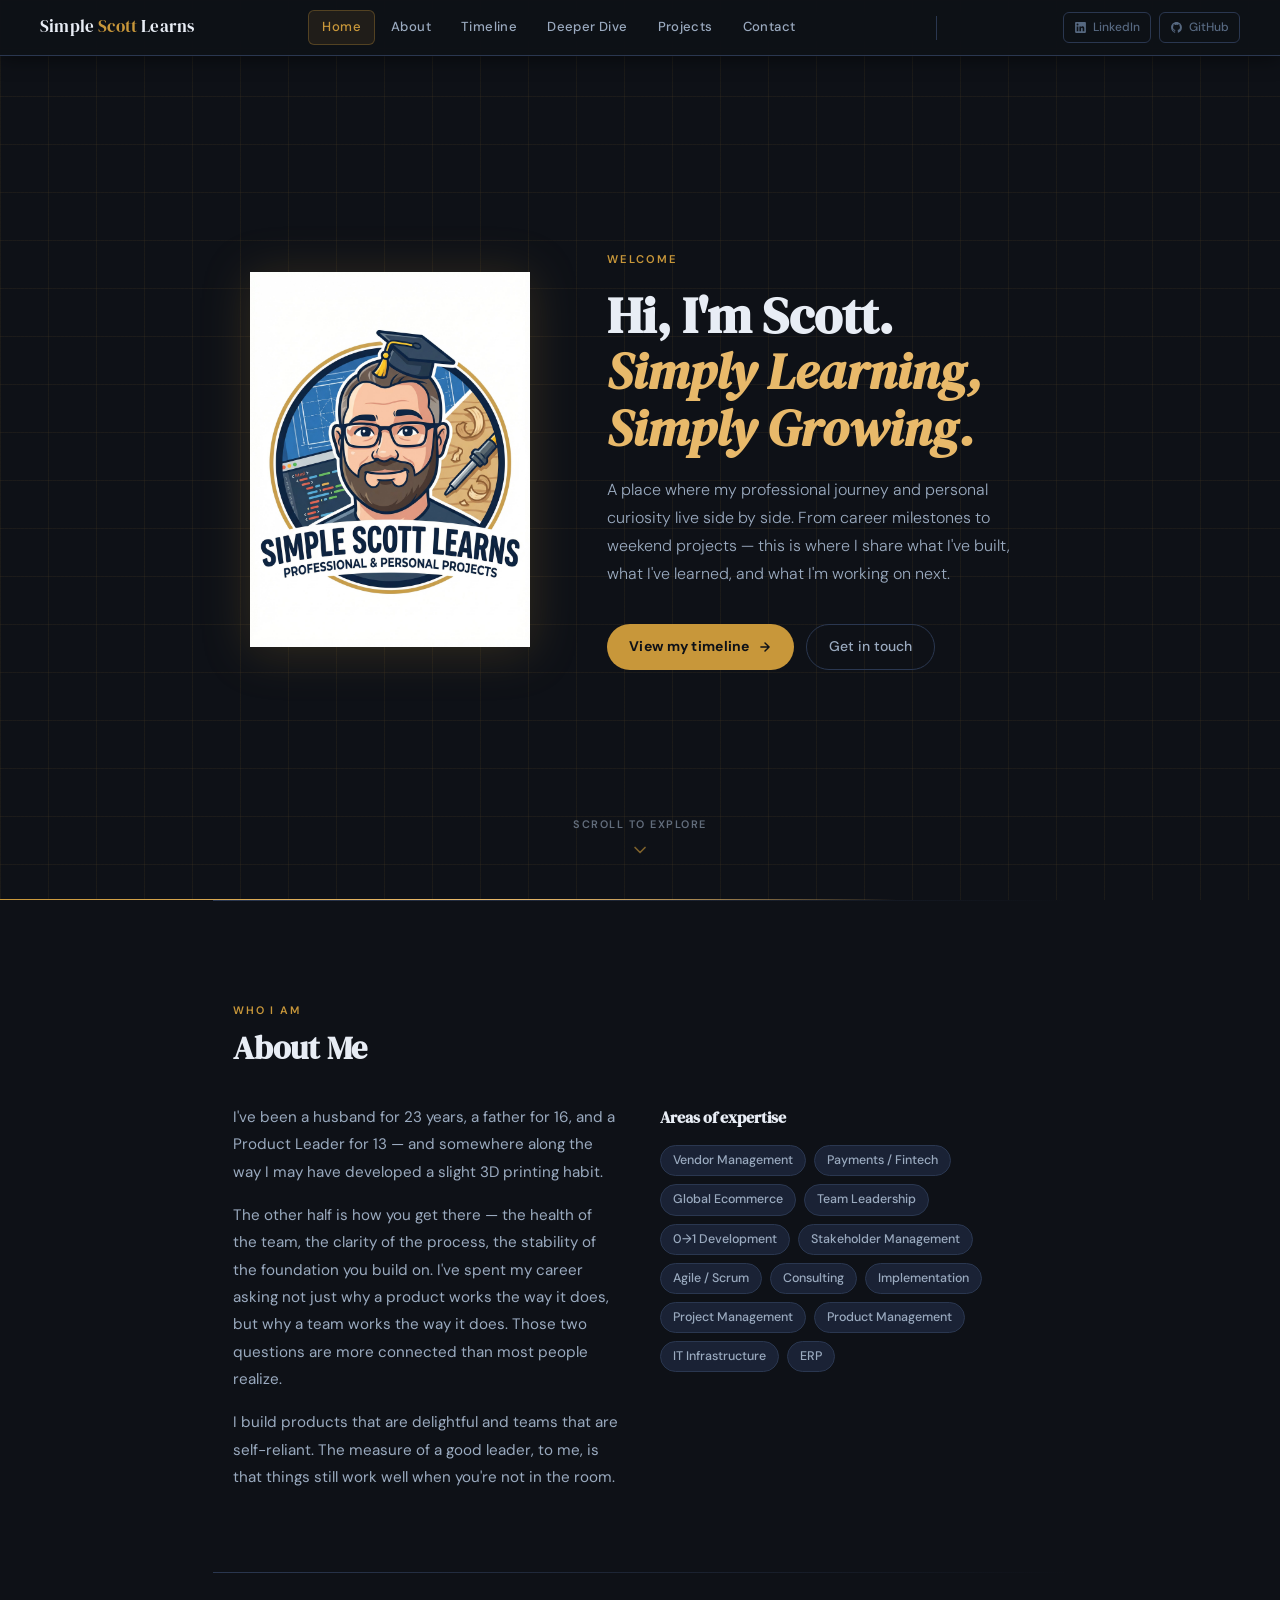
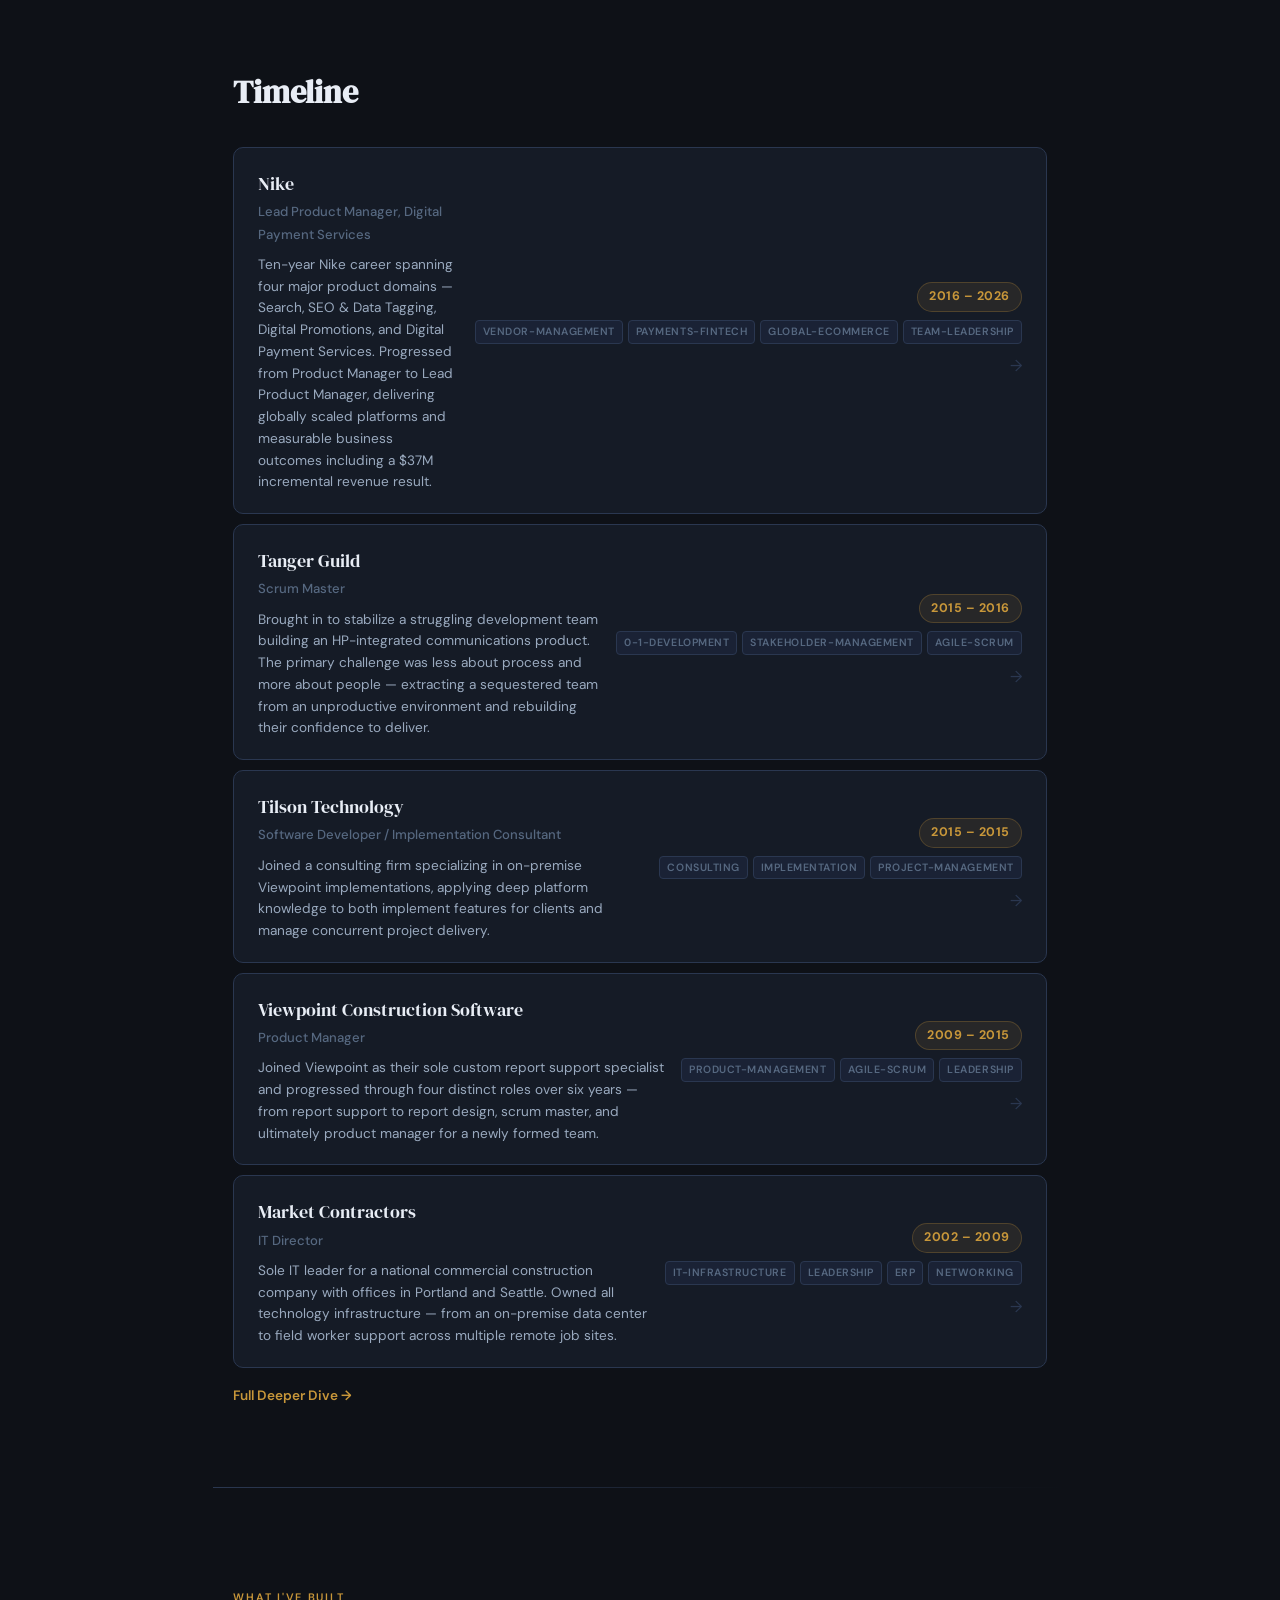
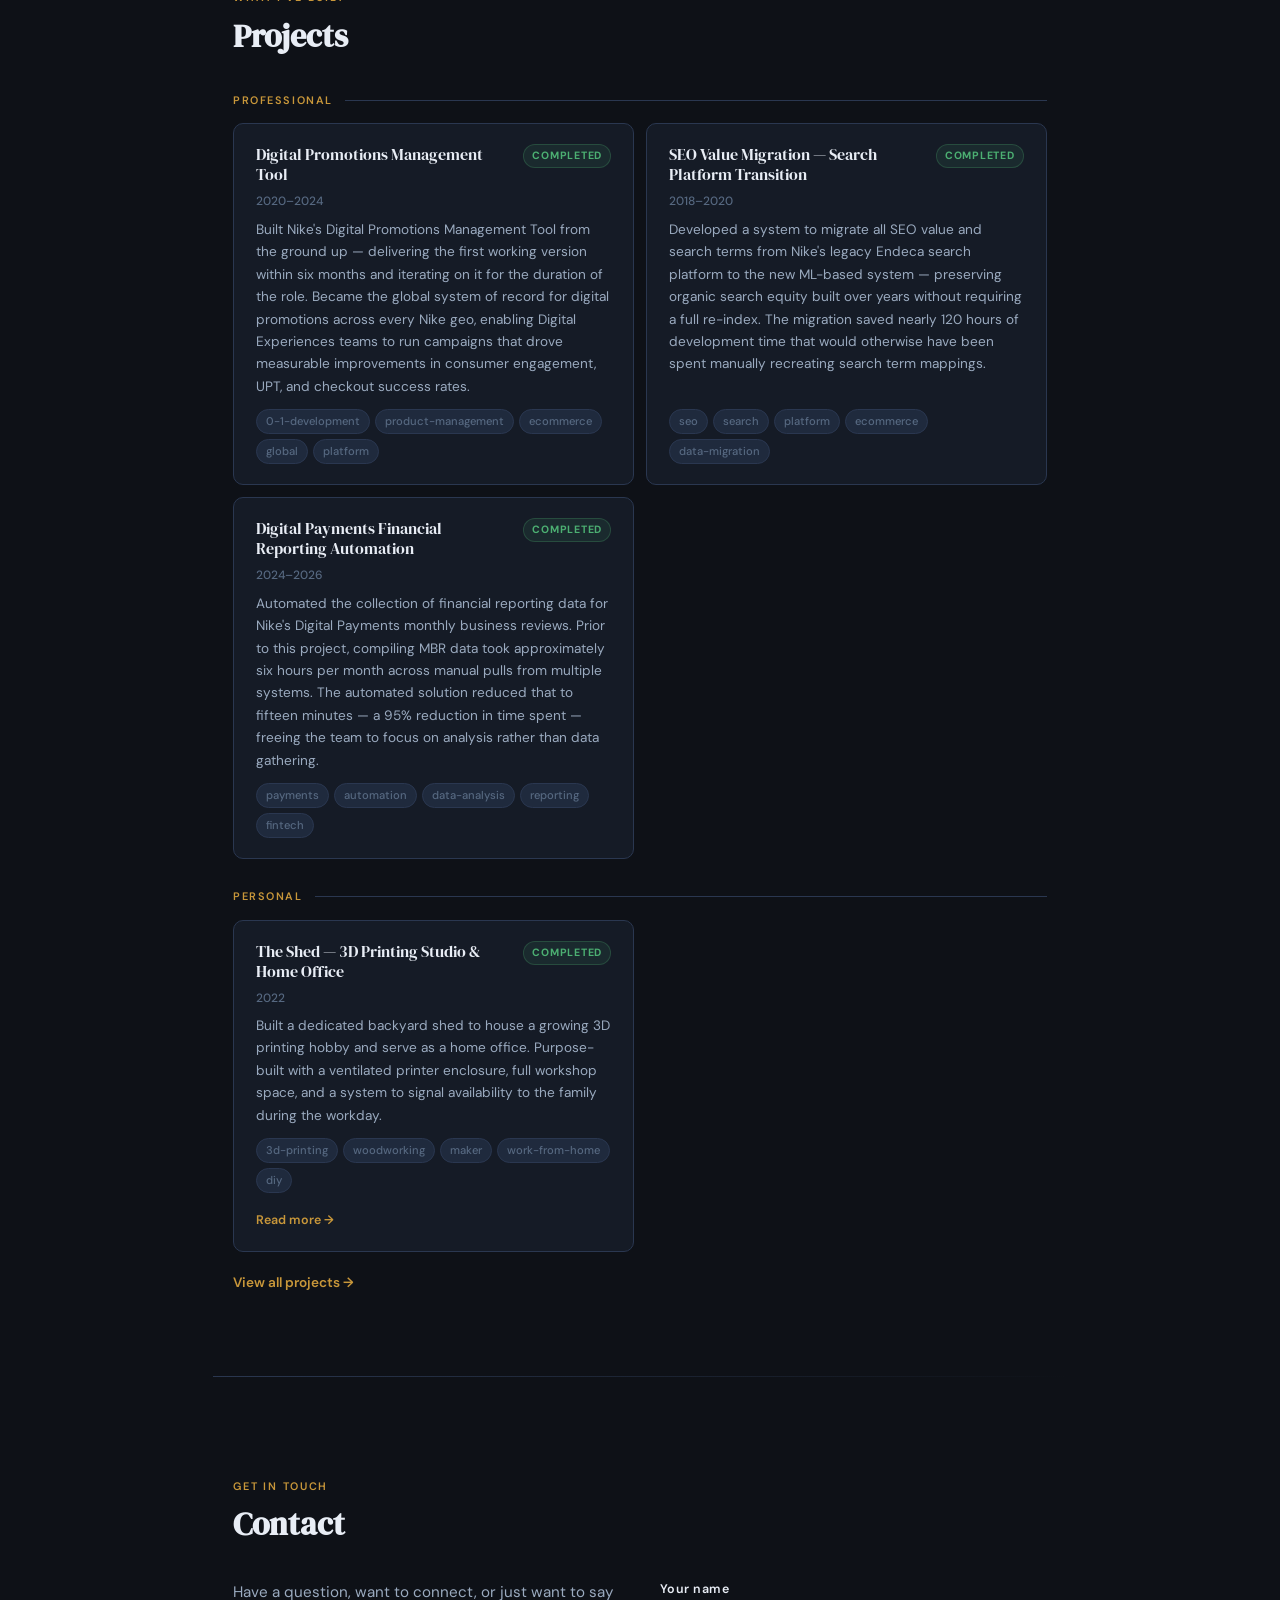
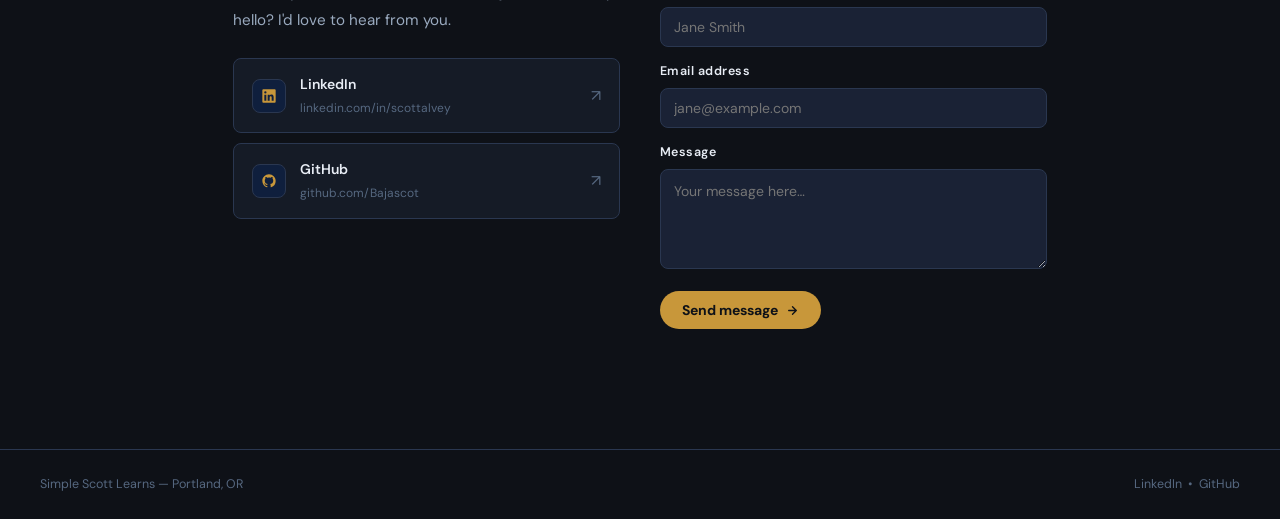
==== index.html @ 98785724 "adding a project detail page" ====
<!DOCTYPE html>
<html lang="en">
<head>
  <meta charset="UTF-8">
  <meta name="viewport" content="width=device-width, initial-scale=1.0">
  <title>Simple Scott Learns</title>
  <link rel="stylesheet" href="css/style.css">
  <style>
    body { background: #0e1117; margin: 0; }

    /* ── NAV ── */
    .site-nav {
      position: fixed;
      top: 0; left: 0; right: 0;
      z-index: 200;
      height: 56px;
      background: rgba(14,17,23,0.94);
      backdrop-filter: blur(12px);
      border-bottom: 1px solid #2a3750;
      display: flex;
      align-items: center;
      justify-content: space-between;
      padding: 0 40px;
    }
    .nav-brand {
      font-family: 'DM Serif Display', Georgia, serif;
      font-size: 1.05rem;
      color: #e8edf5;
      letter-spacing: 0.01em;
      white-space: nowrap;
      text-decoration: none;
      flex-shrink: 0;
    }
    .nav-brand span { color: #c8973a; }
    .nav-links { display: flex; align-items: center; gap: 2px; list-style: none; }
    .nav-links a {
      display: block;
      padding: 5px 13px;
      font-size: 0.82rem; font-weight: 500;
      color: #9aaabf;
      border-radius: 6px;
      letter-spacing: 0.03em;
      transition: background 0.15s, color 0.15s;
      border: 1px solid transparent;
      text-decoration: none;
    }
    .nav-links a:hover, .nav-links a.active {
      background: rgba(200,151,58,0.1);
      color: #c8973a;
      border-color: rgba(200,151,58,0.3);
    }
    .nav-divider { width: 1px; height: 24px; background: #2a3750; margin: 0 12px; }
    .nav-social { display: flex; gap: 8px; }
    .nav-social a {
      display: flex; align-items: center; gap: 6px;
      padding: 4px 10px;
      font-size: 0.75rem; font-weight: 500;
      color: #566880;
      border: 1px solid #2a3750;
      border-radius: 6px;
      transition: border-color 0.15s, color 0.15s, background 0.15s;
      text-decoration: none;
    }
    .nav-social a:hover { border-color: #c8973a; color: #c8973a; background: rgba(200,151,58,0.08); }

    /* ── SECTIONS — 2/3 page width, centered ── */
    .page-section {
      width: 100%;
      padding: 100px 0 80px;
    }
    .section-inner {
      width: 66.666%;
      margin: 0 auto;
      padding: 0 20px;
    }
    .section-eyebrow {
      font-size: 0.68rem; font-weight: 600;
      letter-spacing: 0.16em; text-transform: uppercase;
      color: #c8973a; margin-bottom: 10px;
    }
    .section-title {
      font-family: 'DM Serif Display', Georgia, serif;
      font-size: 2rem; color: #e8edf5;
      margin-bottom: 36px; line-height: 1.2;
    }
    .section-divider {
      width: 66.666%; margin: 0 auto;
      height: 1px;
      background: linear-gradient(90deg, #2a3750, transparent);
    }

    /* ── HERO ── */
    #hero {
      min-height: 100vh;
      display: flex; align-items: center;
      padding: 80px 0 60px;
      position: relative; overflow: hidden;
    }
    #hero::before {
      content: '';
      position: absolute; inset: 0;
      background-image:
        linear-gradient(rgba(200,151,58,0.04) 1px, transparent 1px),
        linear-gradient(90deg, rgba(200,151,58,0.04) 1px, transparent 1px);
      background-size: 48px 48px;
      pointer-events: none;
    }
    #hero::after {
      content: '';
      position: absolute;
      bottom: 0; left: 0; right: 0; height: 1px;
      background: linear-gradient(90deg, #c8973a, #e8b96a, transparent 70%);
    }
    .hero-eyebrow {
      font-size: 0.7rem; font-weight: 600;
      letter-spacing: 0.18em; text-transform: uppercase;
      color: #c8973a; margin-bottom: 18px;
    }
    .hero-headline {
      font-family: 'DM Serif Display', Georgia, serif;
      font-size: clamp(2.4rem, 4vw, 3.6rem);
      color: #e8edf5; line-height: 1.1; margin-bottom: 0;
    }
    .hero-headline em { font-style: italic; color: #e8b96a; }
    .hero-sub {
      font-size: 1rem; color: #9aaabf;
      font-weight: 300; max-width: 520px;
      line-height: 1.75; margin-top: 20px; margin-bottom: 36px;
    }
    .hero-actions { display: flex; gap: 12px; flex-wrap: wrap; }
    .btn-primary {
      display: inline-flex; align-items: center; gap: 8px;
      padding: 10px 22px; background: #c8973a; color: #0e1117;
      border-radius: 999px; font-size: 0.875rem; font-weight: 700;
      text-decoration: none;
      transition: opacity 0.15s, transform 0.15s, box-shadow 0.15s;
    }
    .btn-primary:hover { opacity: 0.9; transform: translateY(-1px); box-shadow: 0 4px 16px rgba(200,151,58,0.4); }
    .btn-secondary {
      display: inline-flex; align-items: center; gap: 8px;
      padding: 10px 22px; background: transparent; color: #9aaabf;
      border: 1px solid #2a3750; border-radius: 999px;
      font-size: 0.875rem; font-weight: 500; text-decoration: none;
      transition: border-color 0.15s, color 0.15s;
    }
    .btn-secondary:hover { border-color: #c8973a; color: #c8973a; }

    /* ── SCROLL INDICATOR ── */
    .scroll-indicator {
      position: absolute;
      bottom: 32px;
      left: 50%;
      transform: translateX(-50%);
      display: flex;
      flex-direction: column;
      align-items: center;
      gap: 6px;
      cursor: pointer;
      z-index: 2;
      opacity: 0.6;
      transition: opacity 0.2s;
    }
    .scroll-indicator:hover { opacity: 1; }
    .scroll-indicator span {
      font-size: 0.68rem;
      font-weight: 600;
      letter-spacing: 0.14em;
      text-transform: uppercase;
      color: #9aaabf;
    }
    .scroll-arrow {
      color: #c8973a;
      animation: bounce 2s ease-in-out infinite;
    }
    @keyframes bounce {
      0%, 100% { transform: translateY(0); }
      50%       { transform: translateY(6px); }
    }

    /* ── HERO GRID ── */
    .hero-grid {
      display: grid;
      grid-template-columns: 1fr 1.4fr;
      gap: 60px;
      align-items: center;
    }
    .hero-logo-col {
      display: flex;
      justify-content: center;
      align-items: center;
    }
    .hero-logo-ring {
      display: flex;
      align-items: center;
      justify-content: center;
    }
    .hero-logo-ring img {
      width: 280px;
      height: auto;
      object-fit: contain;
      filter: drop-shadow(0 4px 24px rgba(200,151,58,0.2));
    }
    @media (max-width: 720px) {
      .hero-grid { grid-template-columns: 1fr; gap: 32px; }
      .hero-logo-ring { width: 180px; height: 180px; }
    }
    .about-grid {
      display: grid; grid-template-columns: 1fr 1fr;
      gap: 40px; align-items: start;
    }
    .about-text p {
      font-size: 0.95rem; color: #9aaabf;
      line-height: 1.8; margin-bottom: 16px;
    }
    .about-text p:last-child { margin-bottom: 0; }
    .about-skills h3 {
      font-family: 'DM Serif Display', Georgia, serif;
      font-size: 1rem; color: #e8edf5; margin-bottom: 14px;
    }
    .skills-list { display: flex; flex-wrap: wrap; gap: 8px; }
    .skill-pill {
      padding: 4px 12px;
      background: #1a2235; border: 1px solid #2a3750;
      border-radius: 999px; font-size: 0.78rem;
      font-weight: 500; color: #9aaabf;
    }

    /* ── TIMELINE CARDS ── */
    .timeline-list {
      display: flex; flex-direction: column; gap: 10px;
    }
    .tl-card {
      background: #151b26;
      border: 1px solid #2a3750;
      border-radius: 10px;
      padding: 20px 24px;
      cursor: pointer;
      transition: border-color 0.2s, transform 0.15s, box-shadow 0.2s;
      display: flex;
      align-items: center;
      justify-content: space-between;
      gap: 16px;
    }
    .tl-card:hover {
      border-color: #c8973a;
      transform: translateY(-1px);
      box-shadow: 0 4px 20px rgba(200,151,58,0.1);
    }
    .tl-card-left { flex: 1; min-width: 0; }
    .tl-company {
      font-family: 'DM Serif Display', Georgia, serif;
      font-size: 1.15rem; color: #e8edf5;
      margin-bottom: 2px;
    }
    .tl-title {
      font-size: 0.82rem; color: #566880;
      font-weight: 500; margin-bottom: 8px;
    }
    .tl-summary {
      font-size: 0.85rem; color: #9aaabf;
      line-height: 1.6;
    }
    .tl-card-right {
      display: flex; flex-direction: column;
      align-items: flex-end; gap: 8px; flex-shrink: 0;
    }
    .tl-dates {
      font-size: 0.78rem; font-weight: 700;
      color: #c8973a; letter-spacing: 0.04em;
      background: rgba(200,151,58,0.1);
      border: 1px solid rgba(200,151,58,0.25);
      border-radius: 999px; padding: 3px 11px;
      white-space: nowrap;
    }
    .tl-tags { display: flex; gap: 5px; flex-wrap: wrap; justify-content: flex-end; }
    .tl-tag {
      font-size: 0.66rem; font-weight: 600;
      letter-spacing: 0.05em; text-transform: uppercase;
      color: #566880; background: #1a2235;
      border: 1px solid #2a3750; border-radius: 4px;
      padding: 2px 7px;
    }
    .tl-arrow {
      color: #2a3750; font-size: 1rem;
      transition: color 0.15s, transform 0.15s;
    }
    .tl-card:hover .tl-arrow { color: #c8973a; transform: translateX(3px); }

    .timeline-footer {
      margin-top: 16px;
      display: flex; align-items: center; gap: 20px;
    }
    .timeline-footer a {
      font-size: 0.85rem; font-weight: 600;
      color: #c8973a; text-decoration: none;
    }
    .timeline-footer a.muted {
      color: #566880; font-weight: 500;
    }
    .timeline-footer a:hover { opacity: 0.8; }

    /* ── MODAL ── */
    .modal-overlay {
      display: none;
      position: fixed; inset: 0; z-index: 500;
      background: rgba(8,12,20,0.85);
      backdrop-filter: blur(6px);
      align-items: center; justify-content: center;
      padding: 40px 20px;
    }
    .modal-overlay.open { display: flex; }
    .modal {
      background: #151b26;
      border: 1px solid #2a3750;
      border-radius: 14px;
      width: 100%; max-width: 620px;
      max-height: 85vh;
      overflow-y: auto;
      box-shadow: 0 20px 60px rgba(0,0,0,0.7);
      animation: modalIn 0.22s ease;
    }
    @keyframes modalIn {
      from { opacity: 0; transform: scale(0.96) translateY(10px); }
      to   { opacity: 1; transform: scale(1) translateY(0); }
    }
    .modal-header {
      background: #0f1f3d;
      padding: 24px 28px;
      border-bottom: 1px solid #2a3750;
      display: flex; justify-content: space-between; align-items: flex-start;
      gap: 16px;
      position: sticky; top: 0; z-index: 1;
      border-radius: 13px 13px 0 0;
    }
    .modal-header-left h2 {
      font-family: 'DM Serif Display', Georgia, serif;
      font-size: 1.4rem; color: #e8edf5; line-height: 1.2;
    }
    .modal-header-left .modal-title {
      font-size: 0.82rem; color: #9aaabf;
      font-weight: 400; margin-top: 3px;
    }
    .modal-header-right { text-align: right; flex-shrink: 0; }
    .modal-dates {
      font-size: 0.8rem; font-weight: 700;
      color: #c8973a; letter-spacing: 0.04em;
    }
    .modal-location {
      font-size: 0.75rem; color: #566880; margin-top: 2px;
    }
    .modal-close {
      position: absolute; top: 16px; right: 20px;
      background: none; border: none; cursor: pointer;
      color: #566880; font-size: 1.4rem; line-height: 1;
      transition: color 0.15s; padding: 4px;
    }
    .modal-close:hover { color: #e8edf5; }
    .modal-body { padding: 28px; }
    .modal-body p {
      font-size: 0.92rem; color: #9aaabf;
      line-height: 1.75; margin-bottom: 20px;
    }
    .modal-tags { display: flex; flex-wrap: wrap; gap: 7px; margin-bottom: 24px; }
    .modal-tag {
      font-size: 0.74rem; font-weight: 500;
      padding: 3px 11px;
      background: #1f2a3d; border: 1px solid #2a3750;
      border-radius: 999px; color: #9aaabf;
    }
    .modal-deeper {
      display: inline-flex; align-items: center; gap: 8px;
      padding: 9px 20px;
      background: #c8973a; color: #0e1117;
      border-radius: 999px; font-size: 0.85rem; font-weight: 700;
      text-decoration: none;
      transition: opacity 0.15s;
    }
    .modal-deeper:hover { opacity: 0.88; }

    /* Other half section */
    .modal-other-half {
      background: #1f2a3d;
      border: 1px solid #2a3750;
      border-left: 3px solid #c8973a;
      border-radius: 8px;
      padding: 18px 20px;
      margin-bottom: 24px;
    }
    .modal-other-half-title {
      display: flex;
      align-items: center;
      gap: 8px;
      font-size: 0.72rem;
      font-weight: 700;
      letter-spacing: 0.12em;
      text-transform: uppercase;
      color: #c8973a;
      margin-bottom: 10px;
    }
    .modal-other-half p {
      font-size: 0.9rem;
      color: #9aaabf;
      line-height: 1.75;
      margin-bottom: 0;
      font-style: italic;
    }

    /* ── PROJECTS ── */
    .projects-section-label {
      font-size: 0.68rem; font-weight: 600;
      letter-spacing: 0.14em; text-transform: uppercase;
      color: #c8973a; margin: 28px 0 14px;
      display: flex; align-items: center; gap: 12px;
    }
    .projects-section-label::after {
      content: ''; flex: 1; height: 1px; background: #2a3750;
    }
    .projects-grid {
      display: grid; grid-template-columns: 1fr 1fr;
      gap: 12px; margin-bottom: 8px;
    }
    .project-card {
      background: #151b26; border: 1px solid #2a3750;
      border-radius: 10px; padding: 20px 22px;
      display: flex; flex-direction: column; gap: 7px;
      transition: border-color 0.2s, transform 0.15s;
    }
    .project-card:hover { border-color: #334466; transform: translateY(-2px); }
    .project-card-top {
      display: flex; justify-content: space-between;
      align-items: flex-start; gap: 10px;
    }
    .project-title {
      font-family: 'DM Serif Display', Georgia, serif;
      font-size: 1rem; color: #e8edf5; line-height: 1.25;
    }
    .project-status {
      flex-shrink: 0; font-size: 0.66rem; font-weight: 700;
      letter-spacing: 0.07em; text-transform: uppercase;
      padding: 2px 8px; border-radius: 999px;
    }
    .status-completed {
      background: rgba(76,175,114,0.1); color: #4caf72;
      border: 1px solid rgba(76,175,114,0.25);
    }
    .status-in-progress {
      background: rgba(200,151,58,0.1); color: #c8973a;
      border: 1px solid rgba(200,151,58,0.25);
    }
    .project-year { font-size: 0.75rem; color: #566880; font-weight: 500; }
    .project-summary { font-size: 0.85rem; color: #9aaabf; line-height: 1.65; flex: 1; }
    .project-tags { display: flex; flex-wrap: wrap; gap: 5px; margin-top: 4px; }
    .project-tag {
      font-size: 0.7rem; font-weight: 500; padding: 2px 9px;
      background: #1f2a3d; border: 1px solid #2a3750;
      border-radius: 999px; color: #566880;
    }

    /* ── CONTACT ── */
    .contact-grid {
      display: grid; grid-template-columns: 1fr 1fr;
      gap: 40px; align-items: start;
    }
    .contact-intro p {
      font-size: 0.95rem; color: #9aaabf;
      line-height: 1.8; margin-bottom: 24px;
    }
    .contact-links { display: flex; flex-direction: column; gap: 10px; }
    .contact-link {
      display: flex; align-items: center; gap: 14px;
      padding: 14px 18px;
      background: #151b26; border: 1px solid #2a3750;
      border-radius: 8px; text-decoration: none; color: #e8edf5;
      transition: border-color 0.15s, transform 0.15s;
    }
    .contact-link:hover { border-color: #c8973a; transform: translateX(3px); }
    .contact-link-icon {
      width: 34px; height: 34px; border-radius: 8px;
      background: #0f1f3d; border: 1px solid #2a3750;
      display: flex; align-items: center; justify-content: center;
      flex-shrink: 0; color: #c8973a;
    }
    .contact-link-label { font-size: 0.875rem; font-weight: 600; }
    .contact-link-sub { font-size: 0.75rem; color: #566880; margin-top: 1px; }
    .contact-link-arrow { margin-left: auto; color: #566880; }
    .form-group { margin-bottom: 14px; }
    .form-group label {
      display: block; font-size: 0.78rem; font-weight: 600;
      color: #e8edf5; letter-spacing: 0.04em; margin-bottom: 6px;
    }
    .form-group input, .form-group textarea {
      width: 100%; padding: 10px 13px;
      font-family: 'DM Sans', system-ui, sans-serif;
      font-size: 0.875rem; color: #e8edf5;
      background: #1a2235; border: 1px solid #2a3750;
      border-radius: 8px; outline: none;
      transition: border-color 0.15s;
    }
    .form-group input:focus, .form-group textarea:focus { border-color: #c8973a; }
    .form-group textarea { resize: vertical; min-height: 100px; line-height: 1.6; }
    .form-submit {
      display: inline-flex; align-items: center; gap: 8px;
      padding: 10px 22px; background: #c8973a; color: #0e1117;
      border: none; border-radius: 999px;
      font-family: 'DM Sans', system-ui, sans-serif;
      font-size: 0.875rem; font-weight: 700; cursor: pointer;
      transition: opacity 0.15s, transform 0.15s;
    }
    .form-submit:hover { opacity: 0.9; transform: translateY(-1px); }
    .form-success {
      display: none; margin-top: 12px; padding: 12px 16px;
      background: rgba(76,175,114,0.1);
      border: 1px solid rgba(76,175,114,0.25);
      border-radius: 8px; color: #4caf72;
      font-size: 0.875rem; font-weight: 500;
    }
    .form-success.visible { display: block; }

    /* ── FOOTER ── */
    footer {
      border-top: 1px solid #2a3750;
      padding: 24px 40px;
      display: flex; align-items: center; justify-content: space-between;
      font-size: 0.78rem; color: #566880;
    }
    footer a { color: #566880; text-decoration: none; }
    footer a:hover { color: #c8973a; }

    /* ── RESPONSIVE ── */
    @media (max-width: 900px) {
      .section-inner { width: 90%; }
      .section-divider { width: 90%; }
    }
    @media (max-width: 680px) {
      .section-inner { width: 95%; padding: 0 16px; }
      .about-grid, .contact-grid, .projects-grid { grid-template-columns: 1fr; }
      .site-nav { padding: 0 16px; }
      .tl-tags { display: none; }
      .page-section { padding: 80px 0 60px; }
    }
  </style>
</head>
<body>

  <!-- ── NAV ── -->
  <nav class="site-nav" aria-label="Main navigation">
    <a class="nav-brand" href="#hero">Simple <span>Scott</span> Learns</a>
    <ul class="nav-links">
      <li><a href="#hero">Home</a></li>
      <li><a href="#about">About</a></li>
      <li><a href="#timeline">Timeline</a></li>
      <li><a href="deeper-dive.html">Deeper Dive</a></li>
      <li><a href="#projects">Projects</a></li>
      <li><a href="#contact">Contact</a></li>
    </ul>
    <div class="nav-divider"></div>
    <div class="nav-social">
      <a href="https://www.linkedin.com/in/scottalvey/" target="_blank" rel="noopener">
        <svg width="13" height="13" viewBox="0 0 24 24" fill="currentColor"><path d="M20.5 2h-17A1.5 1.5 0 002 3.5v17A1.5 1.5 0 003.5 22h17a1.5 1.5 0 001.5-1.5v-17A1.5 1.5 0 0020.5 2zM8 19H5v-9h3zM6.5 8.25A1.75 1.75 0 118.3 6.5a1.78 1.78 0 01-1.8 1.75zM19 19h-3v-4.74c0-1.42-.6-1.93-1.38-1.93A1.74 1.74 0 0013 14.19a.66.66 0 000 .14V19h-3v-9h2.9v1.3a3.11 3.11 0 012.7-1.4c1.55 0 3.36.86 3.36 3.66z"/></svg>
        LinkedIn
      </a>
      <a href="https://github.com/Bajascot" target="_blank" rel="noopener">
        <svg width="13" height="13" viewBox="0 0 24 24" fill="currentColor"><path d="M12 2C6.477 2 2 6.484 2 12.017c0 4.425 2.865 8.18 6.839 9.504.5.092.682-.217.682-.483 0-.237-.008-.868-.013-1.703-2.782.605-3.369-1.343-3.369-1.343-.454-1.158-1.11-1.466-1.11-1.466-.908-.62.069-.608.069-.608 1.003.07 1.531 1.032 1.531 1.032.892 1.53 2.341 1.088 2.91.832.092-.647.35-1.088.636-1.338-2.22-.253-4.555-1.113-4.555-4.951 0-1.093.39-1.988 1.029-2.688-.103-.253-.446-1.272.098-2.65 0 0 .84-.27 2.75 1.026A9.564 9.564 0 0112 6.844c.85.004 1.705.115 2.504.337 1.909-1.296 2.747-1.027 2.747-1.027.546 1.379.202 2.398.1 2.651.64.7 1.028 1.595 1.028 2.688 0 3.848-2.339 4.695-4.566 4.943.359.309.678.92.678 1.855 0 1.338-.012 2.419-.012 2.747 0 .268.18.58.688.482A10.019 10.019 0 0022 12.017C22 6.484 17.522 2 12 2z"/></svg>
        GitHub
      </a>
    </div>
  </nav>

  <!-- ── HERO ── -->
  <section id="hero" class="page-section" style="min-height:100vh;display:flex;align-items:center;position:relative;overflow:hidden;">
    <div style="position:absolute;inset:0;background-image:linear-gradient(rgba(200,151,58,0.04) 1px,transparent 1px),linear-gradient(90deg,rgba(200,151,58,0.04) 1px,transparent 1px);background-size:48px 48px;pointer-events:none;"></div>
    <div style="position:absolute;bottom:0;left:0;right:0;height:1px;background:linear-gradient(90deg,#c8973a,#e8b96a,transparent 70%);"></div>
    <div class="section-inner" style="position:relative;z-index:1;">
      <div class="hero-grid">
        <!-- Logo left -->
        <div class="hero-logo-col">
          <div class="hero-logo-ring">
            <img src="images/logo.png" alt="Simple Scott Learns">
          </div>
        </div>
        <!-- Text right -->
        <div class="hero-text-col">
          <p class="hero-eyebrow">Welcome</p>
          <h1 class="hero-headline">Hi, I'm Scott.<br><em>Simply Learning, Simply Growing.</em></h1>
          <p class="hero-sub">
            A place where my professional journey and personal curiosity live side by side.
            From career milestones to weekend projects — this is where I share what I've built,
            what I've learned, and what I'm working on next.
          </p>
          <div class="hero-actions">
            <a href="#timeline" class="btn-primary">
              View my timeline
              <svg width="14" height="14" viewBox="0 0 24 24" fill="none" stroke="currentColor" stroke-width="2.5" stroke-linecap="round" stroke-linejoin="round"><path d="M5 12h14M12 5l7 7-7 7"/></svg>
            </a>
            <a href="#contact" class="btn-secondary">Get in touch</a>
          </div>
        </div>
      </div>
    </div>
  </section>

  <!-- Scroll indicator -->
  <div class="scroll-indicator" onclick="document.getElementById('about').scrollIntoView({behavior:'smooth'})">
    <span>Scroll to explore</span>
    <div class="scroll-arrow">
      <svg width="20" height="20" viewBox="0 0 24 24" fill="none" stroke="currentColor" stroke-width="2" stroke-linecap="round" stroke-linejoin="round"><polyline points="6 9 12 15 18 9"/></svg>
    </div>
  </div>

  <div class="section-divider"></div>

  <!-- ── ABOUT ── -->
  <section id="about" class="page-section">
    <div class="section-inner">
      <p class="section-eyebrow">Who I am</p>
      <h2 class="section-title">About Me</h2>
      <div class="about-grid">
        <div class="about-text">
          <p>I've been a husband for 23 years, a father for 16, and a Product Leader for 13 — and somewhere along the way I may have developed a slight 3D printing habit.</p>
          <p>The other half is how you get there — the health of the team, the clarity of the process, the stability of the foundation you build on. I've spent my career asking not just why a product works the way it does, but why a team works the way it does. Those two questions are more connected than most people realize.</p>
          <p>I build products that are delightful and teams that are self-reliant. The measure of a good leader, to me, is that things still work well when you're not in the room.</p>
        </div>
        <div class="about-skills">
          <h3>Areas of expertise</h3>
          <div class="skills-list">
            <span class="skill-pill">Vendor Management</span>
            <span class="skill-pill">Payments / Fintech</span>
            <span class="skill-pill">Global Ecommerce</span>
            <span class="skill-pill">Team Leadership</span>
            <span class="skill-pill">0→1 Development</span>
            <span class="skill-pill">Stakeholder Management</span>
            <span class="skill-pill">Agile / Scrum</span>
            <span class="skill-pill">Consulting</span>
            <span class="skill-pill">Implementation</span>
            <span class="skill-pill">Project Management</span>
            <span class="skill-pill">Product Management</span>
            <span class="skill-pill">IT Infrastructure</span>
            <span class="skill-pill">ERP</span>
          </div>
        </div>
      </div>
    </div>
  </section>

  <div class="section-divider"></div>

  <!-- ── TIMELINE ── -->
  <section id="timeline" class="page-section">
    <div class="section-inner">
      <h2 class="section-title">Timeline</h2>
      <div class="timeline-list" id="timeline-list"></div>
      <div class="timeline-footer">
        <a href="deeper-dive.html">Full Deeper Dive →</a>
      </div>
    </div>
  </section>

  <div class="section-divider"></div>

  <!-- ── PROJECTS ── -->
  <section id="projects" class="page-section">
    <div class="section-inner">
      <p class="section-eyebrow">What I've built</p>
      <h2 class="section-title">Projects</h2>
      <div id="projects-container"></div>
      <p style="margin-top:16px;">
        <a href="projects.html" style="font-size:0.85rem;font-weight:600;color:#c8973a;text-decoration:none;">View all projects →</a>
      </p>
    </div>
  </section>

  <div class="section-divider"></div>

  <!-- ── CONTACT ── -->
  <section id="contact" class="page-section" style="padding-bottom:120px;">
    <div class="section-inner">
      <p class="section-eyebrow">Get in touch</p>
      <h2 class="section-title">Contact</h2>
      <div class="contact-grid">
        <div class="contact-intro">
          <p>Have a question, want to connect, or just want to say hello? I'd love to hear from you.</p>
          <div class="contact-links">
            <a href="https://www.linkedin.com/in/scottalvey/" class="contact-link" target="_blank" rel="noopener">
              <div class="contact-link-icon">
                <svg width="16" height="16" viewBox="0 0 24 24" fill="currentColor"><path d="M20.5 2h-17A1.5 1.5 0 002 3.5v17A1.5 1.5 0 003.5 22h17a1.5 1.5 0 001.5-1.5v-17A1.5 1.5 0 0020.5 2zM8 19H5v-9h3zM6.5 8.25A1.75 1.75 0 118.3 6.5a1.78 1.78 0 01-1.8 1.75zM19 19h-3v-4.74c0-1.42-.6-1.93-1.38-1.93A1.74 1.74 0 0013 14.19a.66.66 0 000 .14V19h-3v-9h2.9v1.3a3.11 3.11 0 012.7-1.4c1.55 0 3.36.86 3.36 3.66z"/></svg>
              </div>
              <div>
                <div class="contact-link-label">LinkedIn</div>
                <div class="contact-link-sub">linkedin.com/in/scottalvey</div>
              </div>
              <span class="contact-link-arrow">↗</span>
            </a>
            <a href="https://github.com/Bajascot" class="contact-link" target="_blank" rel="noopener">
              <div class="contact-link-icon">
                <svg width="16" height="16" viewBox="0 0 24 24" fill="currentColor"><path d="M12 2C6.477 2 2 6.484 2 12.017c0 4.425 2.865 8.18 6.839 9.504.5.092.682-.217.682-.483 0-.237-.008-.868-.013-1.703-2.782.605-3.369-1.343-3.369-1.343-.454-1.158-1.11-1.466-1.11-1.466-.908-.62.069-.608.069-.608 1.003.07 1.531 1.032 1.531 1.032.892 1.53 2.341 1.088 2.91.832.092-.647.35-1.088.636-1.338-2.22-.253-4.555-1.113-4.555-4.951 0-1.093.39-1.988 1.029-2.688-.103-.253-.446-1.272.098-2.65 0 0 .84-.27 2.75 1.026A9.564 9.564 0 0112 6.844c.85.004 1.705.115 2.504.337 1.909-1.296 2.747-1.027 2.747-1.027.546 1.379.202 2.398.1 2.651.64.7 1.028 1.595 1.028 2.688 0 3.848-2.339 4.695-4.566 4.943.359.309.678.92.678 1.855 0 1.338-.012 2.419-.012 2.747 0 .268.18.58.688.482A10.019 10.019 0 0022 12.017C22 6.484 17.522 2 12 2z"/></svg>
              </div>
              <div>
                <div class="contact-link-label">GitHub</div>
                <div class="contact-link-sub">github.com/Bajascot</div>
              </div>
              <span class="contact-link-arrow">↗</span>
            </a>
          </div>
        </div>
        <div>
          <form id="contact-form" onsubmit="handleSubmit(event)" novalidate>
            <div class="form-group">
              <label for="fname">Your name</label>
              <input type="text" id="fname" name="name" placeholder="Jane Smith" required>
            </div>
            <div class="form-group">
              <label for="femail">Email address</label>
              <input type="email" id="femail" name="email" placeholder="jane@example.com" required>
            </div>
            <div class="form-group">
              <label for="fmessage">Message</label>
              <textarea id="fmessage" name="message" placeholder="Your message here…" required></textarea>
            </div>
            <button type="submit" class="form-submit">
              Send message
              <svg width="13" height="13" viewBox="0 0 24 24" fill="none" stroke="currentColor" stroke-width="2.5" stroke-linecap="round" stroke-linejoin="round"><path d="M5 12h14M12 5l7 7-7 7"/></svg>
            </button>
            <div class="form-success" id="form-success">Thanks for your message! I'll be in touch soon.</div>
          </form>
        </div>
      </div>
    </div>
  </section>

  <!-- ── FOOTER ── -->
  <footer>
    <span>Simple Scott Learns &mdash; Portland, OR</span>
    <span>
      <a href="https://www.linkedin.com/in/scottalvey/" target="_blank" rel="noopener">LinkedIn</a>
      &nbsp;&bull;&nbsp;
      <a href="https://github.com/Bajascot" target="_blank" rel="noopener">GitHub</a>
    </span>
  </footer>

  <!-- ── MODAL ── -->
  <div class="modal-overlay" id="modal-overlay" onclick="closeModal(event)">
    <div class="modal" id="modal">
      <div class="modal-header">
        <div class="modal-header-left">
          <h2 id="modal-company"></h2>
          <div class="modal-title" id="modal-job-title"></div>
        </div>
        <div class="modal-header-right">
          <div class="modal-dates" id="modal-dates"></div>
          <div class="modal-location" id="modal-location"></div>
        </div>
        <button class="modal-close" onclick="closeModal()" aria-label="Close">×</button>
      </div>
      <div class="modal-body">
        <p id="modal-summary"></p>
        <div class="modal-tags" id="modal-tags"></div>
        <div class="modal-other-half" id="modal-other-half">
          <div class="modal-other-half-title">
            <svg width="14" height="14" viewBox="0 0 24 24" fill="none" stroke="currentColor" stroke-width="2" stroke-linecap="round" stroke-linejoin="round"><path d="M12 22c5.523 0 10-4.477 10-10S17.523 2 12 2 2 6.477 2 12s4.477 10 10 10z"/><path d="M12 8v4M12 16h.01"/></svg>
            The Other Half of the Story
          </div>
          <p id="modal-other-half-text"></p>
        </div>
        <a href="deeper-dive.html" class="modal-deeper">
          See full progression in Deeper Dive
          <svg width="13" height="13" viewBox="0 0 24 24" fill="none" stroke="currentColor" stroke-width="2.5" stroke-linecap="round" stroke-linejoin="round"><path d="M5 12h14M12 5l7 7-7 7"/></svg>
        </a>
      </div>
    </div>
  </div>

  <!-- ── PERSONAL PROJECT MODAL ── -->
  <div class="modal-overlay" id="project-modal-overlay" onclick="closeProjectModal(event)">
    <div class="modal" id="project-modal" style="max-width:680px;">
      <div class="modal-header">
        <div class="modal-header-left">
          <h2 id="proj-modal-title"></h2>
          <div class="modal-title" id="proj-modal-year"></div>
        </div>
        <div class="modal-header-right">
          <div id="proj-modal-status"></div>
        </div>
        <button class="modal-close" onclick="closeProjectModal()" aria-label="Close">×</button>
      </div>
      <div class="modal-body">

        <!-- What Was the Need -->
        <div class="modal-other-half" style="margin-bottom:16px;">
          <div class="modal-other-half-title">
            <svg width="14" height="14" viewBox="0 0 24 24" fill="none" stroke="currentColor" stroke-width="2" stroke-linecap="round" stroke-linejoin="round"><circle cx="12" cy="12" r="10"/><line x1="12" y1="8" x2="12" y2="12"/><line x1="12" y1="16" x2="12.01" y2="16"/></svg>
            What Was the Need
          </div>
          <p id="proj-modal-need" style="font-style:normal;"></p>
        </div>

        <!-- Why the Solution -->
        <div class="modal-other-half" style="margin-bottom:16px;">
          <div class="modal-other-half-title">
            <svg width="14" height="14" viewBox="0 0 24 24" fill="none" stroke="currentColor" stroke-width="2" stroke-linecap="round" stroke-linejoin="round"><polyline points="16 18 22 12 16 6"/><polyline points="8 6 2 12 8 18"/></svg>
            Why the Solution
          </div>
          <p id="proj-modal-solution" style="font-style:normal;"></p>
        </div>

        <!-- The Other Half of the Story -->
        <div class="modal-other-half" style="margin-bottom:20px;">
          <div class="modal-other-half-title">
            <svg width="14" height="14" viewBox="0 0 24 24" fill="none" stroke="currentColor" stroke-width="2" stroke-linecap="round" stroke-linejoin="round"><path d="M12 22c5.523 0 10-4.477 10-10S17.523 2 12 2 2 6.477 2 12s4.477 10 10 10z"/><path d="M12 8v4M12 16h.01"/></svg>
            The Other Half of the Story
          </div>
          <p id="proj-modal-other"></p>
        </div>

        <!-- 2x2 Photo Grid -->
        <div id="proj-modal-photos" style="display:none;margin-bottom:20px;">
          <div class="modal-other-half-title" style="margin-bottom:12px;">
            <svg width="14" height="14" viewBox="0 0 24 24" fill="none" stroke="currentColor" stroke-width="2" stroke-linecap="round" stroke-linejoin="round"><rect x="3" y="3" width="18" height="18" rx="2"/><circle cx="8.5" cy="8.5" r="1.5"/><polyline points="21 15 16 10 5 21"/></svg>
            Photos
          </div>
          <div id="proj-modal-photo-grid" style="display:grid;grid-template-columns:1fr 1fr;gap:10px;"></div>
        </div>

        <!-- Tags -->
        <div class="modal-tags" id="proj-modal-tags" style="margin-bottom:20px;"></div>

        <!-- Link to standalone page -->
        <a id="proj-modal-link" href="#" target="_blank" rel="noopener" class="modal-deeper" onclick="event.stopPropagation()">
          See the full project page
          <svg width="13" height="13" viewBox="0 0 24 24" fill="none" stroke="currentColor" stroke-width="2.5" stroke-linecap="round" stroke-linejoin="round"><path d="M5 12h14M12 5l7 7-7 7"/></svg>
        </a>

      </div>
    </div>
  </div>
  <script src="data/jobs.js"></script>
  <script src="data/projects.js"></script>
  <script>

    // ── Timeline ────────────────────────────────────────────
    function renderTimeline() {
      const list = document.getElementById('timeline-list');
      const jobs = [...JOBS].reverse(); // newest first
      list.innerHTML = jobs.map(job => `
        <div class="tl-card" onclick="openModal('${job.id}')" role="button" tabindex="0"
             onkeydown="if(event.key==='Enter')openModal('${job.id}')">
          <div class="tl-card-left">
            <div class="tl-company">${job.company}</div>
            <div class="tl-title">${job.title}</div>
            <div class="tl-summary">${job.summary}</div>
          </div>
          <div class="tl-card-right">
            <span class="tl-dates">${job.startYear} – ${job.endYear || 'Present'}</span>
            <div class="tl-tags">
              ${job.tags.slice(0,4).map(t => `<span class="tl-tag">${t}</span>`).join('')}
            </div>
            <span class="tl-arrow">→</span>
          </div>
        </div>
      `).join('');
    }

    // ── Modal ───────────────────────────────────────────────
    function openModal(id) {
      const job = JOBS.find(j => j.id === id);
      if (!job) return;
      document.getElementById('modal-company').textContent   = job.company;
      document.getElementById('modal-job-title').textContent = job.title;
      document.getElementById('modal-dates').textContent     = `${job.startYear} – ${job.endYear || 'Present'}`;
      document.getElementById('modal-location').textContent  = job.location;
      document.getElementById('modal-summary').textContent      = job.modalDescription || job.summary;
      document.getElementById('modal-tags').innerHTML            =
        job.tags.map(t => `<span class="modal-tag">${t}</span>`).join('');
      document.getElementById('modal-other-half-text').textContent = job.otherHalf || '';
      document.getElementById('modal-other-half').style.display  = job.otherHalf ? 'block' : 'none';
      document.getElementById('modal-overlay').classList.add('open');
      document.body.style.overflow = 'hidden';
    }

    function closeModal(e) {
      if (e && e.target !== document.getElementById('modal-overlay') && !e.target.classList.contains('modal-close')) return;
      document.getElementById('modal-overlay').classList.remove('open');
      document.body.style.overflow = '';
    }

    // ── Personal Project Modal ───────────────────────────────
    function openProjectModal(id) {
      const p = PROJECTS.find(p => p.id === id);
      if (!p) return;
      document.getElementById('proj-modal-title').textContent   = p.title;
      document.getElementById('proj-modal-year').textContent    = p.year;
      document.getElementById('proj-modal-status').innerHTML    = `<span class="project-status ${p.status === 'completed' ? 'status-completed' : 'status-in-progress'}">${p.status === 'completed' ? 'Completed' : 'In progress'}</span>`;
      document.getElementById('proj-modal-need').textContent    = p.whatWasTheNeed || '';
      document.getElementById('proj-modal-solution').textContent = p.whyTheSolution || '';
      document.getElementById('proj-modal-other').textContent   = p.otherHalf || '';
      document.getElementById('proj-modal-tags').innerHTML      = (p.tags || []).map(t => `<span class="modal-tag">${t}</span>`).join('');
      document.getElementById('proj-modal-link').href           = p.standaloneLink || '#';

      // Photos
      const photoGrid = document.getElementById('proj-modal-photo-grid');
      const photoWrap = document.getElementById('proj-modal-photos');
      if (p.images && p.images.length) {
        photoGrid.innerHTML = p.images.slice(0,4).map(src => `
          <img src="${src}" alt="" style="width:100%;border-radius:8px;object-fit:cover;aspect-ratio:4/3;">
        `).join('');
        photoWrap.style.display = 'block';
      } else {
        photoWrap.style.display = 'none';
      }

      document.getElementById('project-modal-overlay').classList.add('open');
      document.body.style.overflow = 'hidden';
    }

    function closeProjectModal(e) {
      if (e && e.target !== document.getElementById('project-modal-overlay') && !e.target.classList.contains('modal-close')) return;
      document.getElementById('project-modal-overlay').classList.remove('open');
      document.body.style.overflow = '';
    }

    document.addEventListener('keydown', e => {
      if (e.key === 'Escape') {
        document.getElementById('modal-overlay').classList.remove('open');
        document.getElementById('project-modal-overlay').classList.remove('open');
        document.body.style.overflow = '';
      }
    });

    // ── Projects ────────────────────────────────────────────
    function renderProjects() {
      const container = document.getElementById('projects-container');
      const pro = PROJECTS.filter(p => p.type === 'professional');
      const personal = PROJECTS.filter(p => p.type === 'personal');
      function grid(items, isPersonal) {
        return `<div class="projects-grid">${items.map(p => `
          <div class="project-card${isPersonal ? ' project-card-personal' : ''}" 
               ${isPersonal ? `onclick="openProjectModal('${p.id}')" style="cursor:pointer;"` : ''}>
            <div class="project-card-top">
              <div class="project-title">${p.title}</div>
              <span class="project-status ${p.status === 'completed' ? 'status-completed' : 'status-in-progress'}">
                ${p.status === 'completed' ? 'Completed' : 'In progress'}
              </span>
            </div>
            <div class="project-year">${p.year}</div>
            <p class="project-summary">${p.summary}</p>
            <div class="project-tags">
              ${p.tags.map(t => `<span class="project-tag">${t}</span>`).join('')}
            </div>
            ${isPersonal ? `<div style="margin-top:10px;font-size:0.78rem;color:#c8973a;font-weight:600;">Read more →</div>` : ''}
          </div>`).join('')}</div>`;
      }
      container.innerHTML = `
        <div class="projects-section-label">Professional</div>${grid(pro, false)}
        <div class="projects-section-label">Personal</div>${grid(personal, true)}
      `;
    }

    // ── Contact ─────────────────────────────────────────────
    function handleSubmit(e) {
      e.preventDefault();
      document.getElementById('form-success').classList.add('visible');
      e.target.reset();
    }

    // ── Active nav on scroll ────────────────────────────────
    const sections = ['hero','about','timeline','projects','contact'];
    const navLinks = document.querySelectorAll('.nav-links a[href^="#"]');
    window.addEventListener('scroll', () => {
      let current = 'hero';
      sections.forEach(id => {
        const el = document.getElementById(id);
        if (el && window.scrollY >= el.offsetTop - 80) current = id;
      });
      navLinks.forEach(a => {
        a.classList.toggle('active', a.getAttribute('href') === '#' + current);
      });
    }, { passive: true });

    // ── Init ────────────────────────────────────────────────
    renderTimeline();
    renderProjects();
  </script>

</body>
</html>
---- css/style.css ----
/* ============================================================
   Simple Scott Learns — Dark Industrial Theme
   Palette drawn from logo: deep navy, warm gold, steel grays
   ============================================================ */

@import url('https://fonts.googleapis.com/css2?family=DM+Serif+Display:ital@0;1&family=DM+Sans:ital,opsz,wght@0,9..40,300;0,9..40,400;0,9..40,500;0,9..40,600;1,9..40,300&display=swap');

/* ── Variables ─────────────────────────────────────────────── */
:root {
  /* Core darks */
  --bg:           #0e1117;
  --bg-mid:       #151b26;
  --bg-card:      #1a2235;
  --bg-raised:    #1f2a3d;
  --border:       #2a3750;
  --border-light: #334466;

  /* Logo navy */
  --navy:         #0f1f3d;
  --navy-mid:     #162847;
  --navy-soft:    #1e3460;

  /* Logo gold */
  --gold:         #c8973a;
  --gold-lt:      #e8b96a;
  --gold-pale:    #f5e0b0;
  --gold-bg:      #1e1608;

  /* Text */
  --text-primary:   #e8edf5;
  --text-secondary: #9aaabf;
  --text-muted:     #566880;

  /* Steel accents */
  --steel:        #3a4f6a;
  --steel-lt:     #4a6280;

  /* Status */
  --green-bg:     #0d1f12;
  --green-border: #1e4d28;
  --green-text:   #4caf72;

  --font-display: 'DM Serif Display', Georgia, serif;
  --font-body:    'DM Sans', system-ui, sans-serif;
  --font-mono:    'JetBrains Mono', 'Fira Code', monospace;

  --radius-sm:  4px;
  --radius-md:  8px;
  --radius-lg:  12px;
  --radius-xl:  20px;

  --shadow-sm:  0 1px 4px rgba(0,0,0,0.4);
  --shadow-md:  0 4px 16px rgba(0,0,0,0.5);
  --shadow-lg:  0 8px 32px rgba(0,0,0,0.6);
  --glow-gold:  0 0 20px rgba(200,151,58,0.15);

  --nav-h: 64px;
  --sidebar-w: 240px;
  --content-max: 820px;
  --gap: 32px;
}

/* ── Reset ──────────────────────────────────────────────────── */
*, *::before, *::after { box-sizing: border-box; margin: 0; padding: 0; }
html { font-size: 16px; scroll-behavior: smooth; }
body {
  font-family: var(--font-body);
  color: var(--text-primary);
  background: var(--bg);
  line-height: 1.7;
  min-height: 100vh;
}
a { color: inherit; text-decoration: none; }
img { max-width: 100%; display: block; }

/* ── Navigation ─────────────────────────────────────────────── */
.site-nav {
  position: sticky;
  top: 0;
  z-index: 100;
  height: var(--nav-h);
  background: var(--bg-mid);
  border-bottom: 1px solid var(--border);
  display: flex;
  align-items: center;
  justify-content: space-between;
  padding: 0 32px;
  gap: 16px;
  box-shadow: 0 2px 20px rgba(0,0,0,0.5);
}

/* Brand */
.nav-brand {
  font-family: var(--font-display);
  font-size: 1.15rem;
  color: var(--text-primary);
  letter-spacing: 0.01em;
  white-space: nowrap;
  text-decoration: none;
  flex-shrink: 0;
}
.nav-brand span {
  color: var(--gold);
}

.nav-links {
  display: flex;
  align-items: center;
  gap: 2px;
  list-style: none;
}

.nav-links a {
  display: block;
  padding: 6px 13px;
  font-size: 0.82rem;
  font-weight: 500;
  color: var(--text-secondary);
  border-radius: var(--radius-md);
  letter-spacing: 0.03em;
  transition: background 0.15s, color 0.15s;
  border: 1px solid transparent;
}
.nav-links a:hover {
  background: var(--bg-raised);
  color: var(--text-primary);
  border-color: var(--border);
}
.nav-links a.active {
  background: var(--gold-bg);
  color: var(--gold);
  border-color: var(--gold);
}

.nav-divider {
  width: 1px;
  height: 28px;
  background: var(--border);
  margin: 0 14px;
}

.nav-social {
  display: flex;
  gap: 8px;
}
.nav-social a {
  display: flex;
  align-items: center;
  gap: 6px;
  padding: 5px 11px;
  font-size: 0.78rem;
  font-weight: 500;
  color: var(--text-muted);
  border: 1px solid var(--border);
  border-radius: var(--radius-md);
  transition: border-color 0.15s, color 0.15s, background 0.15s;
}
.nav-social a:hover {
  border-color: var(--gold);
  color: var(--gold);
  background: var(--gold-bg);
}

/* ── Page Header ────────────────────────────────────────────── */
.page-header {
  background: var(--bg-mid);
  padding: 52px 40px 44px;
  position: relative;
  overflow: hidden;
  border-bottom: 1px solid var(--border);
}

/* Industrial grid texture overlay */
.page-header::before {
  content: '';
  position: absolute;
  inset: 0;
  background-image:
    linear-gradient(rgba(200,151,58,0.03) 1px, transparent 1px),
    linear-gradient(90deg, rgba(200,151,58,0.03) 1px, transparent 1px);
  background-size: 40px 40px;
  pointer-events: none;
}

.page-header::after {
  content: '';
  position: absolute;
  bottom: 0; left: 0; right: 0;
  height: 2px;
  background: linear-gradient(90deg, var(--gold), var(--gold-lt), transparent 70%);
}

.page-header h1 {
  font-family: var(--font-display);
  font-size: 2.5rem;
  color: var(--text-primary);
  line-height: 1.15;
  max-width: var(--content-max);
  position: relative;
}
.page-header p {
  margin-top: 10px;
  color: var(--text-secondary);
  font-size: 0.95rem;
  font-weight: 300;
  max-width: 560px;
  position: relative;
}

/* ── Layout ─────────────────────────────────────────────────── */
.layout {
  display: grid;
  grid-template-columns: 1fr var(--sidebar-w);
  gap: var(--gap);
  max-width: calc(var(--content-max) + var(--sidebar-w) + var(--gap) + 80px);
  margin: 0 auto;
  padding: 36px 40px 80px;
  align-items: start;
}

.main-content { min-width: 0; }

/* ── Sidebar ────────────────────────────────────────────────── */
.sidebar {
  position: sticky;
  top: calc(var(--nav-h) + 20px);
}

.sidebar-card {
  background: var(--bg-card);
  border-radius: var(--radius-lg);
  padding: 20px;
  border: 1px solid var(--border);
  box-shadow: var(--shadow-sm);
}

.sidebar-card h3 {
  font-family: var(--font-display);
  font-size: 0.9rem;
  color: var(--text-primary);
  margin-bottom: 14px;
  padding-bottom: 10px;
  border-bottom: 1px solid var(--border);
  letter-spacing: 0.02em;
}

/* ── Tags ───────────────────────────────────────────────────── */
.tag-cloud {
  display: flex;
  flex-wrap: wrap;
  gap: 6px;
}

.tag {
  display: inline-flex;
  align-items: center;
  padding: 3px 10px;
  font-size: 0.74rem;
  font-weight: 500;
  background: var(--bg-raised);
  color: var(--text-muted);
  border-radius: 999px;
  border: 1px solid var(--border);
  cursor: pointer;
  transition: background 0.15s, color 0.15s, border-color 0.15s;
  letter-spacing: 0.03em;
}
.tag:hover,
.tag.active {
  background: var(--gold-bg);
  color: var(--gold);
  border-color: var(--gold);
}
.tag .tag-count {
  margin-left: 5px;
  font-size: 0.68rem;
  color: var(--text-muted);
  font-weight: 400;
}
.tag.active .tag-count { color: var(--gold); }

/* ── Cards ──────────────────────────────────────────────────── */
.card {
  background: var(--bg-card);
  border-radius: var(--radius-lg);
  padding: 24px 28px;
  border: 1px solid var(--border);
  box-shadow: var(--shadow-sm);
  transition: box-shadow 0.2s, border-color 0.2s, transform 0.2s;
}
.card:hover {
  box-shadow: var(--shadow-md), var(--glow-gold);
  border-color: var(--steel-lt);
  transform: translateY(-1px);
}

.card-tags {
  display: flex;
  flex-wrap: wrap;
  gap: 6px;
  margin-top: 12px;
}

/* ── Section label ──────────────────────────────────────────── */
.section-label {
  font-size: 0.68rem;
  font-weight: 600;
  letter-spacing: 0.14em;
  text-transform: uppercase;
  color: var(--gold);
  margin-bottom: 6px;
}

/* ── Buttons ────────────────────────────────────────────────── */
.btn-primary {
  display: inline-flex;
  align-items: center;
  gap: 8px;
  padding: 10px 22px;
  background: var(--gold);
  color: var(--bg);
  border-radius: 999px;
  font-size: 0.875rem;
  font-weight: 700;
  letter-spacing: 0.02em;
  transition: opacity 0.15s, transform 0.15s, box-shadow 0.15s;
}
.btn-primary:hover {
  opacity: 0.9;
  transform: translateY(-1px);
  box-shadow: 0 4px 16px rgba(200,151,58,0.4);
}

.btn-secondary {
  display: inline-flex;
  align-items: center;
  gap: 8px;
  padding: 10px 22px;
  background: transparent;
  color: var(--text-secondary);
  border: 1px solid var(--border);
  border-radius: 999px;
  font-size: 0.875rem;
  font-weight: 500;
  transition: border-color 0.15s, color 0.15s;
}
.btn-secondary:hover {
  border-color: var(--gold);
  color: var(--gold);
}

/* ── Filter banner ──────────────────────────────────────────── */
.filter-banner {
  display: none;
  align-items: center;
  gap: 10px;
  background: var(--gold-bg);
  border: 1px solid var(--gold);
  border-radius: var(--radius-md);
  padding: 10px 16px;
  margin-bottom: 24px;
  font-size: 0.875rem;
  color: var(--gold);
  font-weight: 500;
}
.filter-banner.visible { display: flex; }
.filter-banner button {
  margin-left: auto;
  background: none;
  border: none;
  cursor: pointer;
  color: var(--gold);
  font-size: 1.1rem;
  line-height: 1;
  padding: 0 4px;
}

/* ── No results ─────────────────────────────────────────────── */
.no-results {
  text-align: center;
  padding: 60px 20px;
  color: var(--text-muted);
}
.no-results h3 {
  font-family: var(--font-display);
  font-size: 1.3rem;
  margin-bottom: 8px;
  color: var(--text-secondary);
}
.clear-filter {
  display: inline-block;
  margin-top: 16px;
  padding: 8px 20px;
  background: var(--gold);
  color: var(--bg);
  border-radius: 999px;
  font-size: 0.85rem;
  font-weight: 600;
  cursor: pointer;
  border: none;
  transition: opacity 0.15s;
}
.clear-filter:hover { opacity: 0.85; }

/* ── Scrollbar ──────────────────────────────────────────────── */
::-webkit-scrollbar { width: 6px; }
::-webkit-scrollbar-track { background: var(--bg); }
::-webkit-scrollbar-thumb { background: var(--border); border-radius: 3px; }
::-webkit-scrollbar-thumb:hover { background: var(--steel); }

/* ── Responsive ─────────────────────────────────────────────── */
@media (max-width: 860px) {
  .layout {
    grid-template-columns: 1fr;
    padding: 24px 20px 60px;
  }
  .sidebar { position: static; }
  .page-header { padding: 36px 20px 32px; }
  .page-header h1 { font-size: 1.9rem; }
  .site-nav { padding: 0 16px; }
  .nav-brand-sub { display: none; }
}

/* ── Utility ────────────────────────────────────────────────── */
.visually-hidden {
  position: absolute;
  width: 1px; height: 1px;
  overflow: hidden;
  clip: rect(0,0,0,0);
  white-space: nowrap;
}
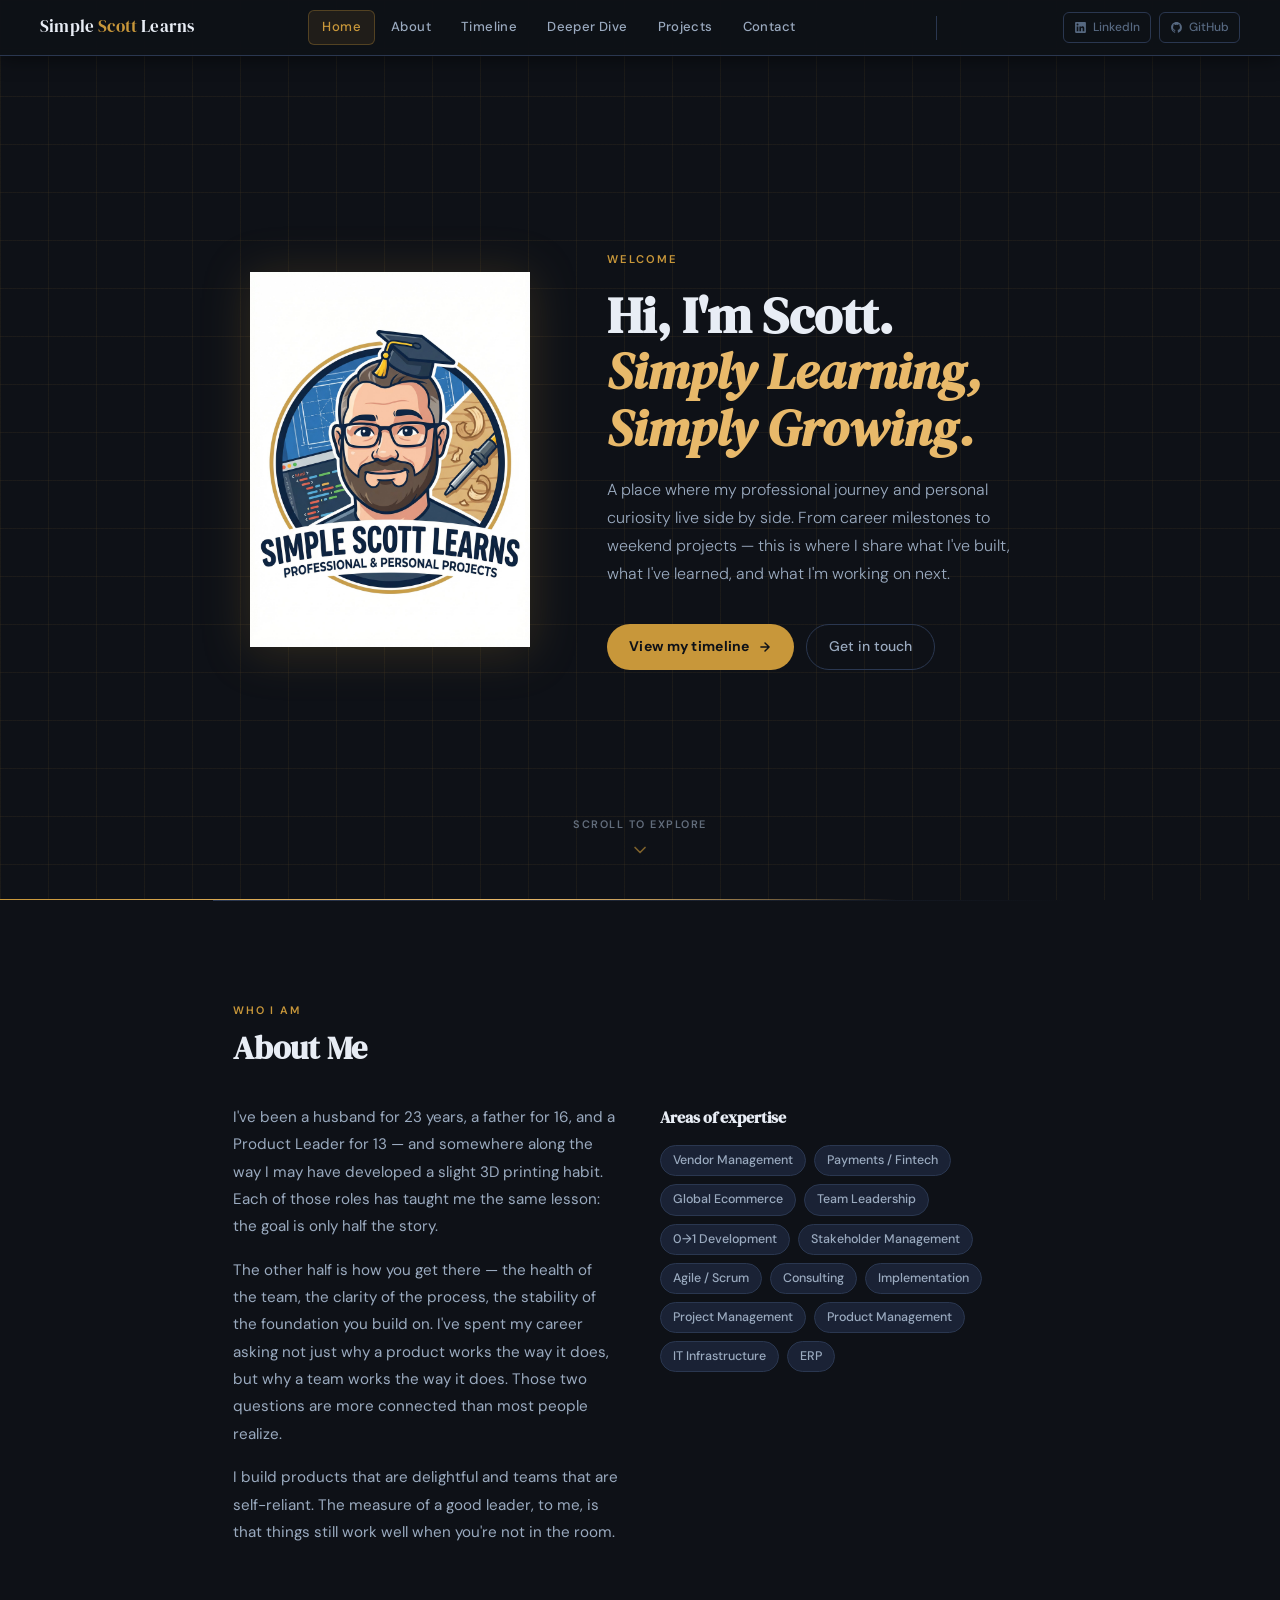
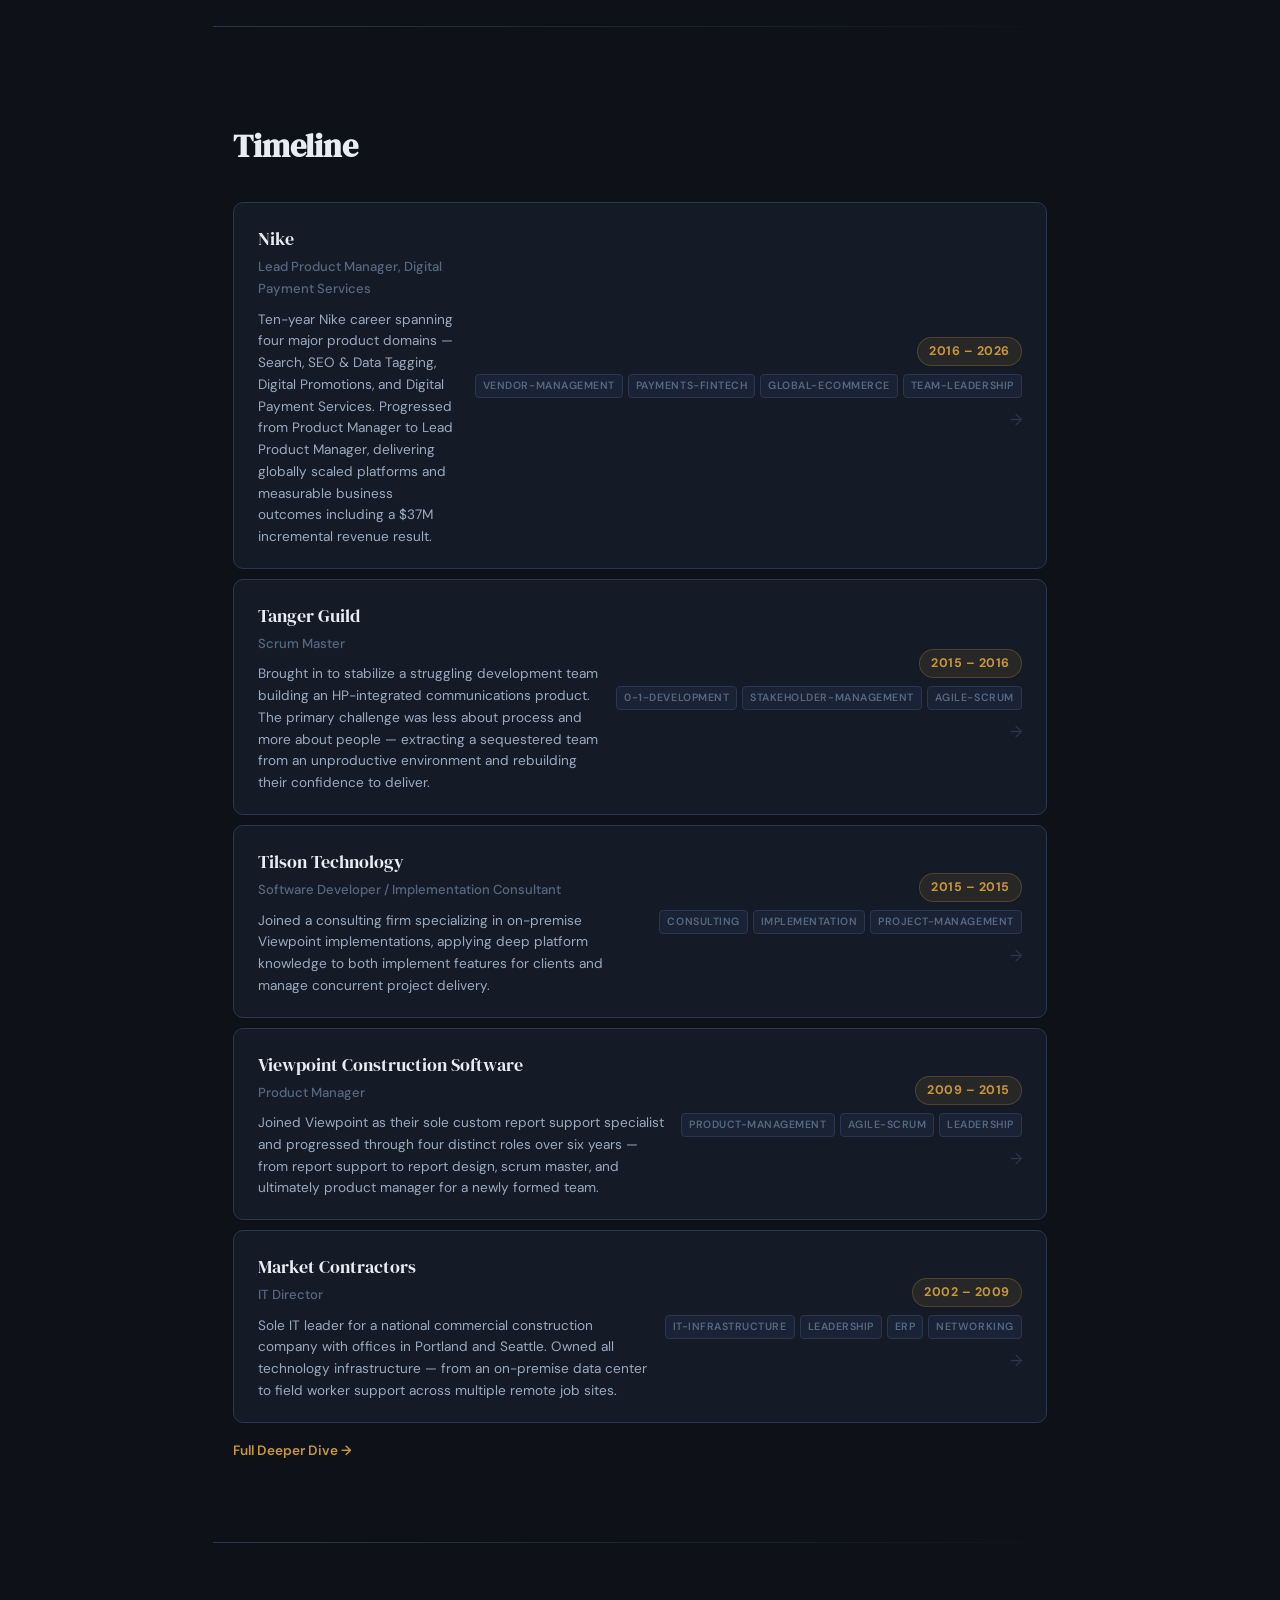
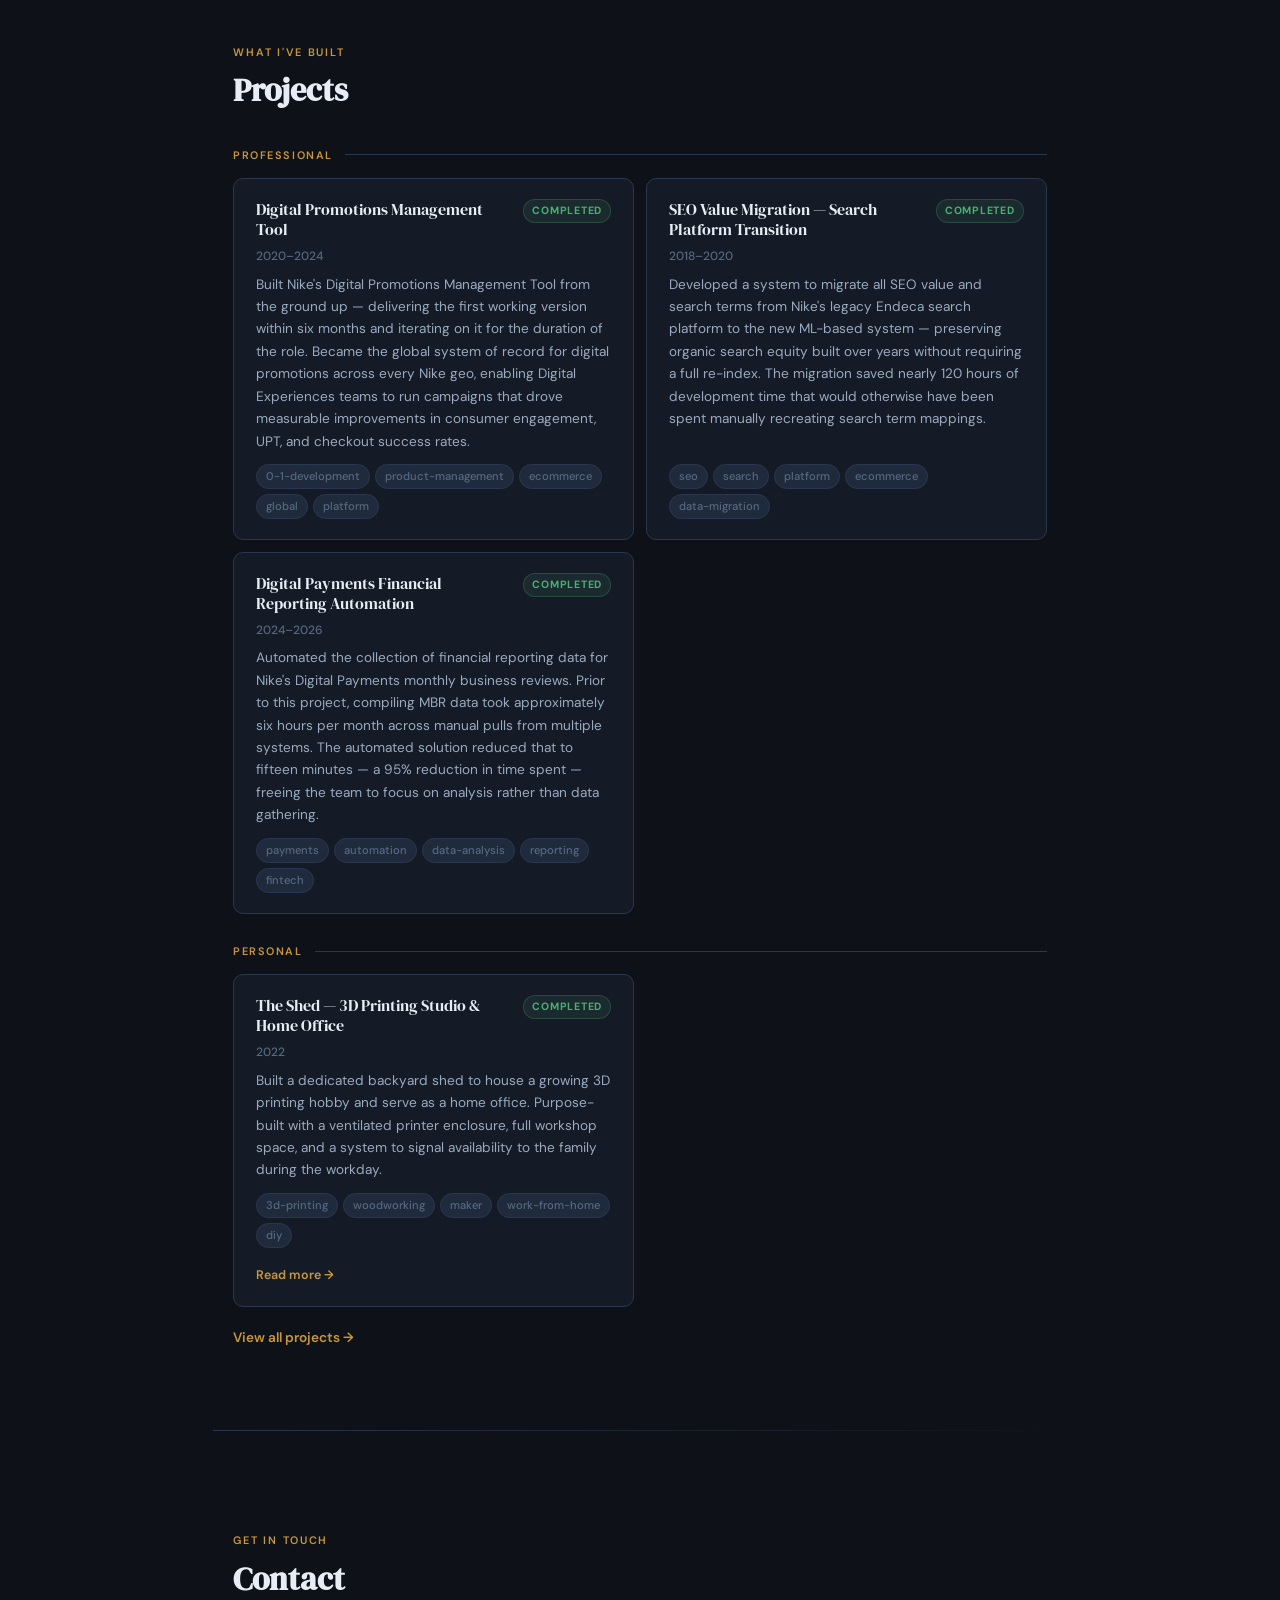
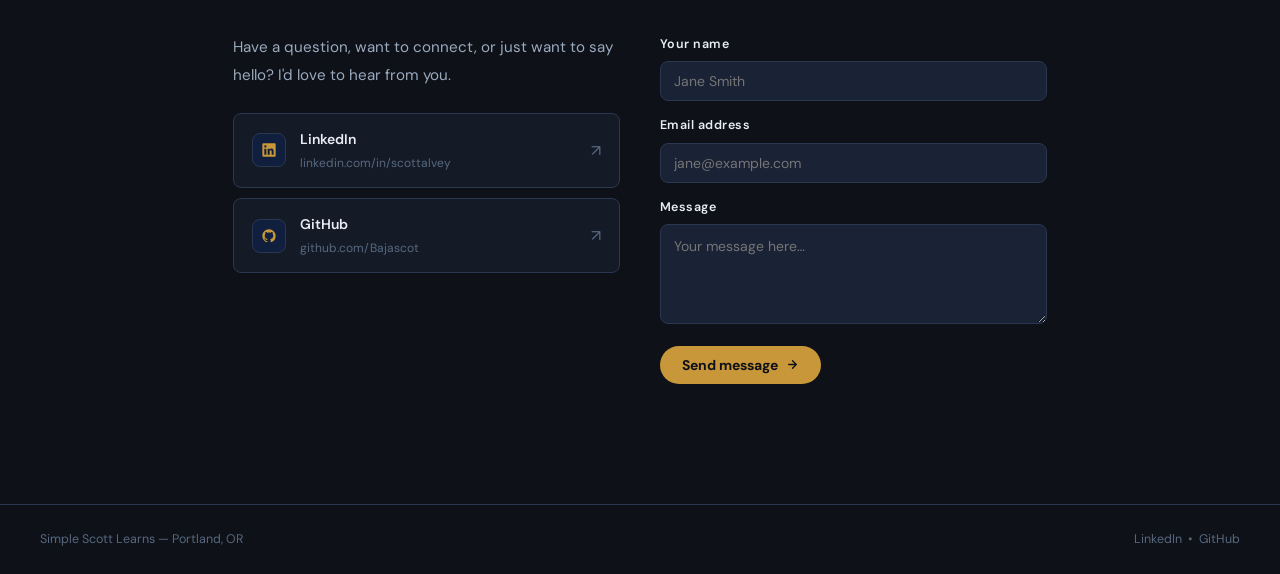
==== commit 0454e118: "adding new projects and pictures" ====
--- a/index.html
+++ b/index.html
@@ -616,7 +616,7 @@
       <h2 class="section-title">About Me</h2>
       <div class="about-grid">
         <div class="about-text">
-          <p>I've been a husband for 23 years, a father for 16, and a Product Leader for 13 — and somewhere along the way I may have developed a slight 3D printing habit.</p>
+          <p>I've been a husband for 23 years, a father for 16, and a Product Leader for 13 — and somewhere along the way I may have developed a slight 3D printing habit. Each of those roles has taught me the same lesson: the goal is only half the story.</p>
           <p>The other half is how you get there — the health of the team, the clarity of the process, the stability of the foundation you build on. I've spent my career asking not just why a product works the way it does, but why a team works the way it does. Those two questions are more connected than most people realize.</p>
           <p>I build products that are delightful and teams that are self-reliant. The measure of a good leader, to me, is that things still work well when you're not in the room.</p>
         </div>
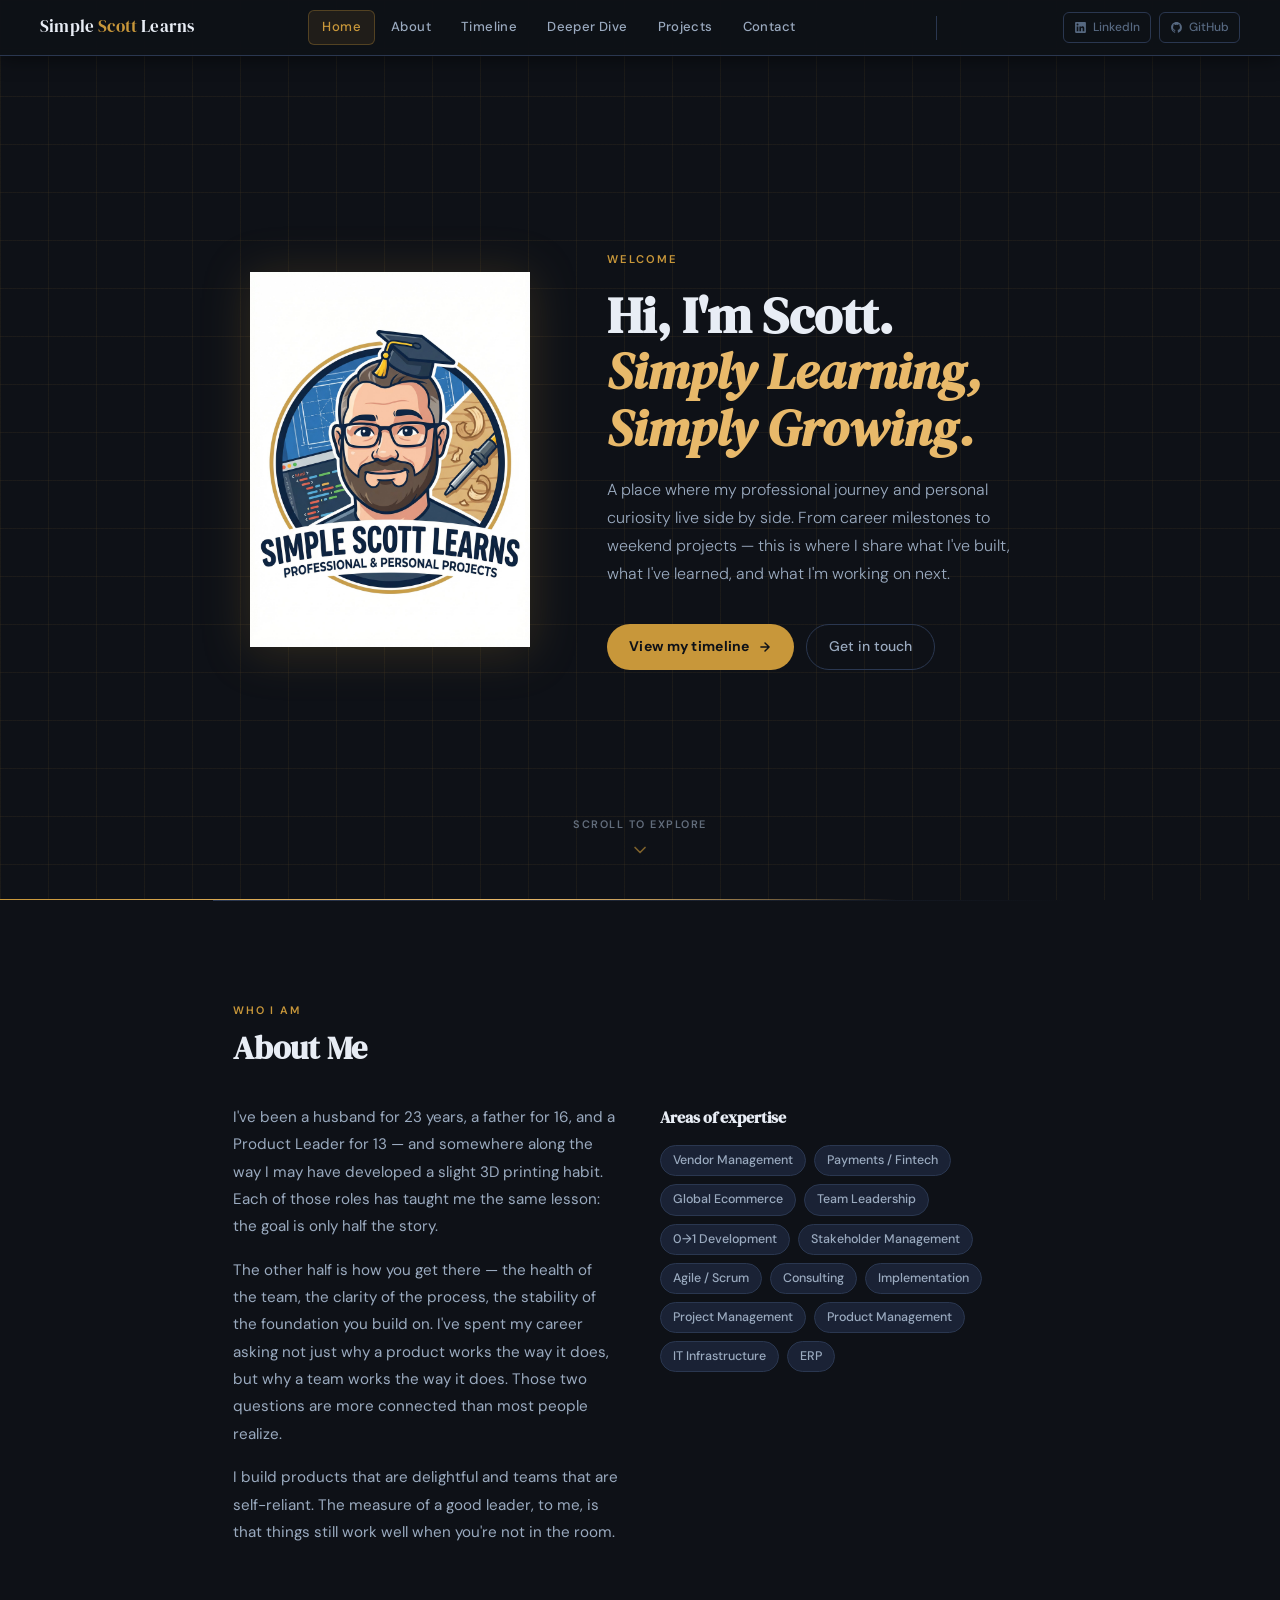
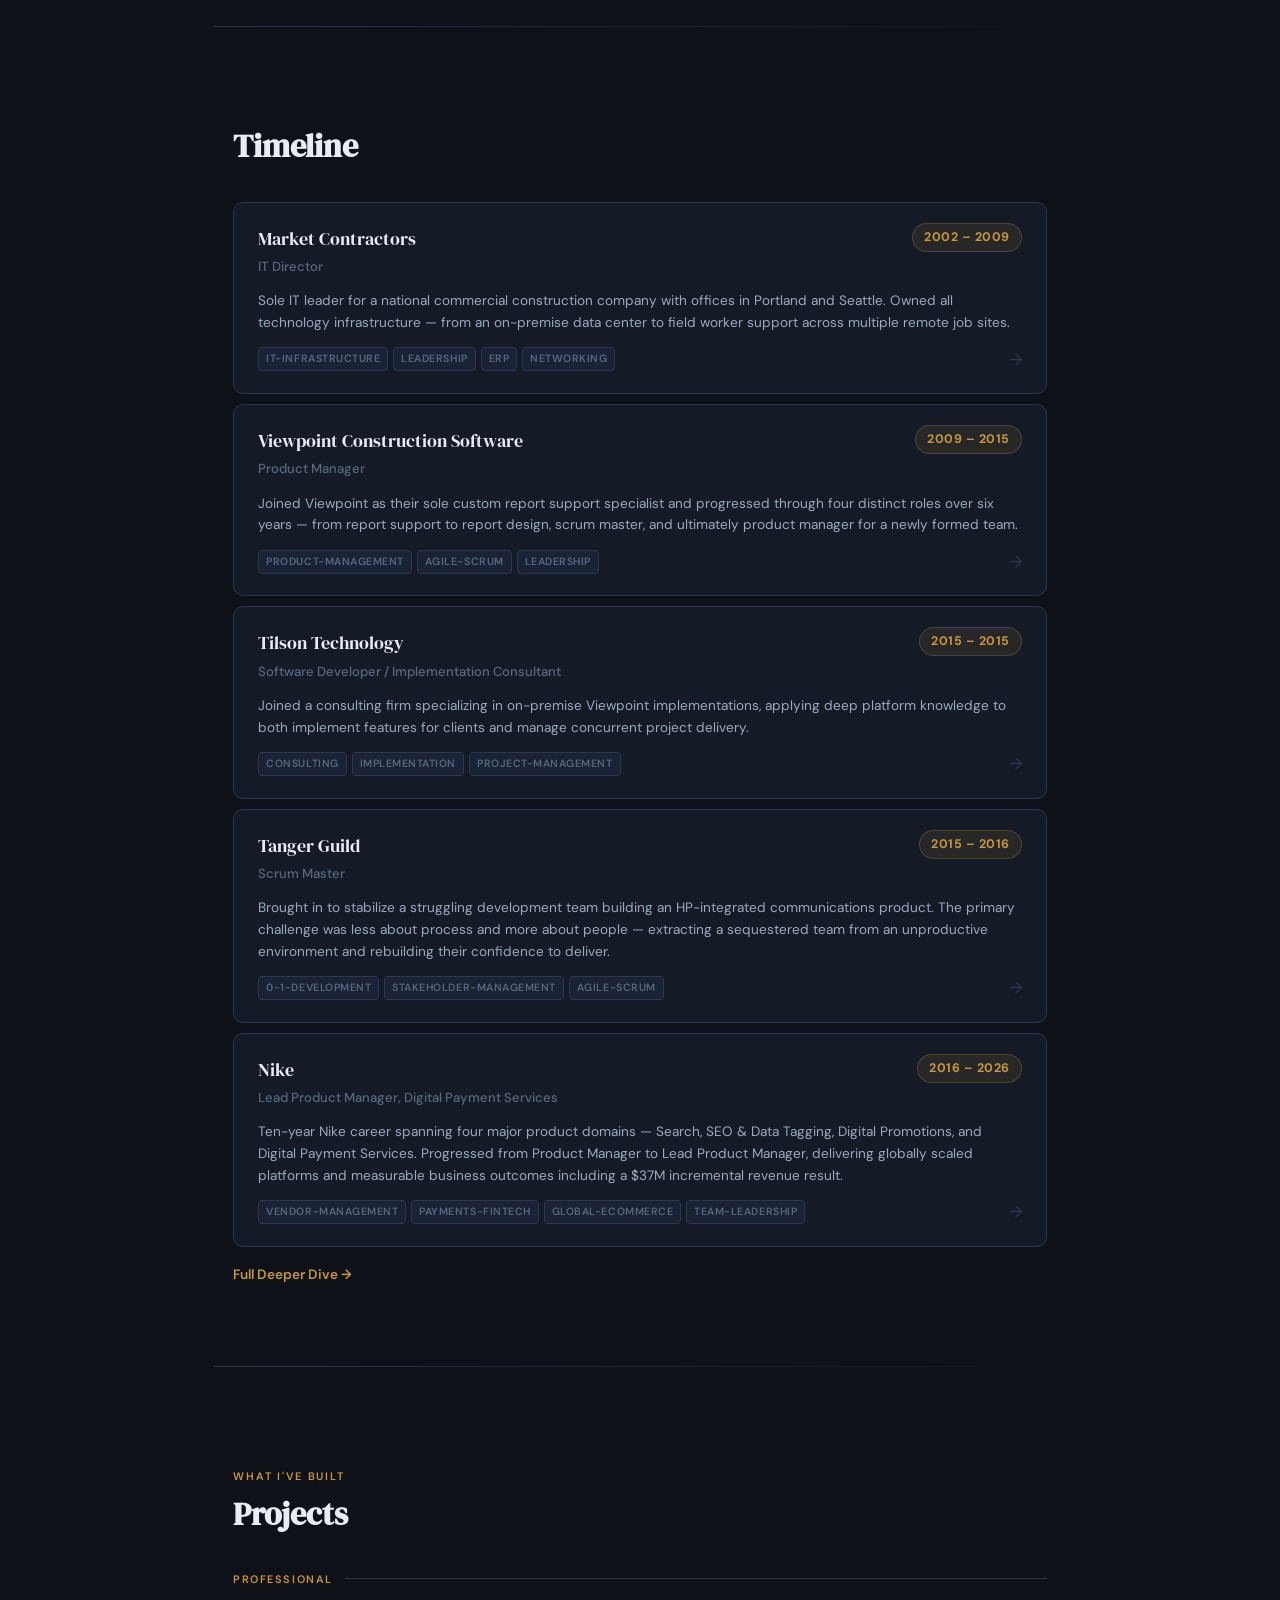
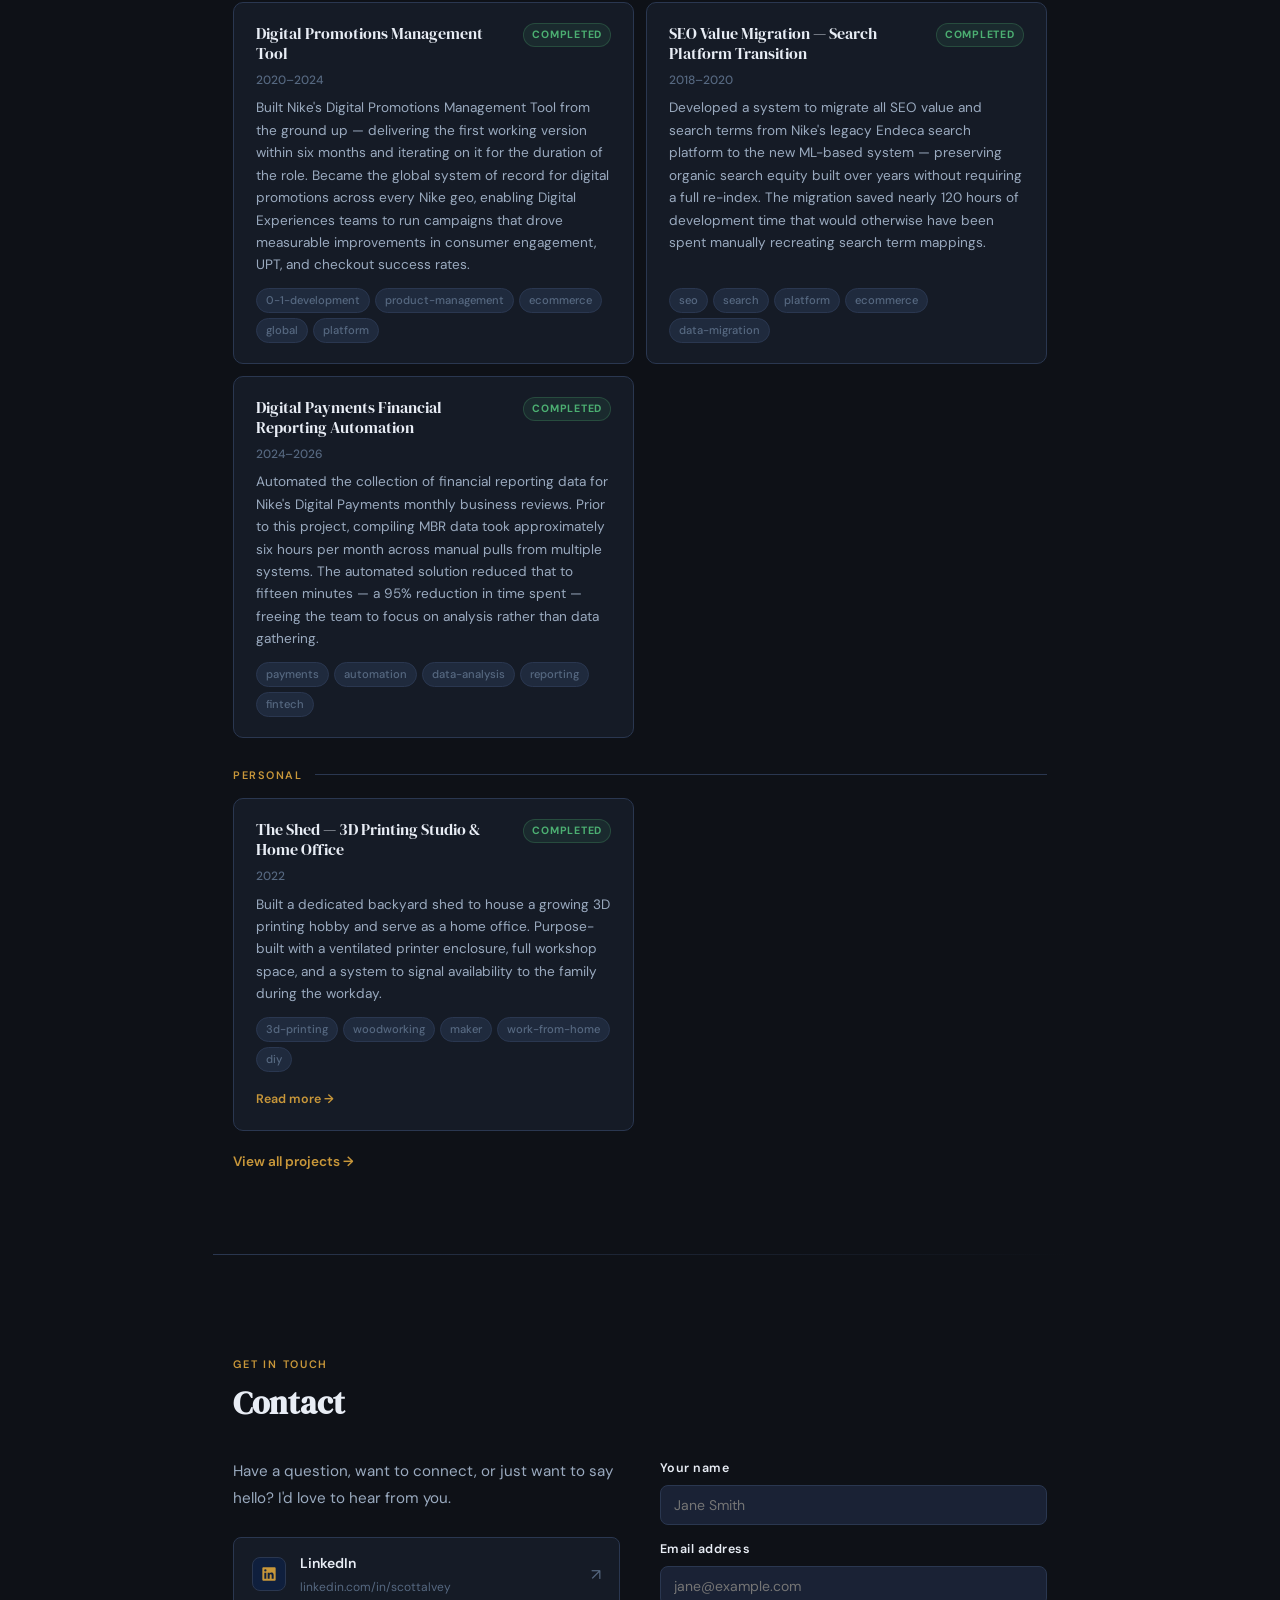
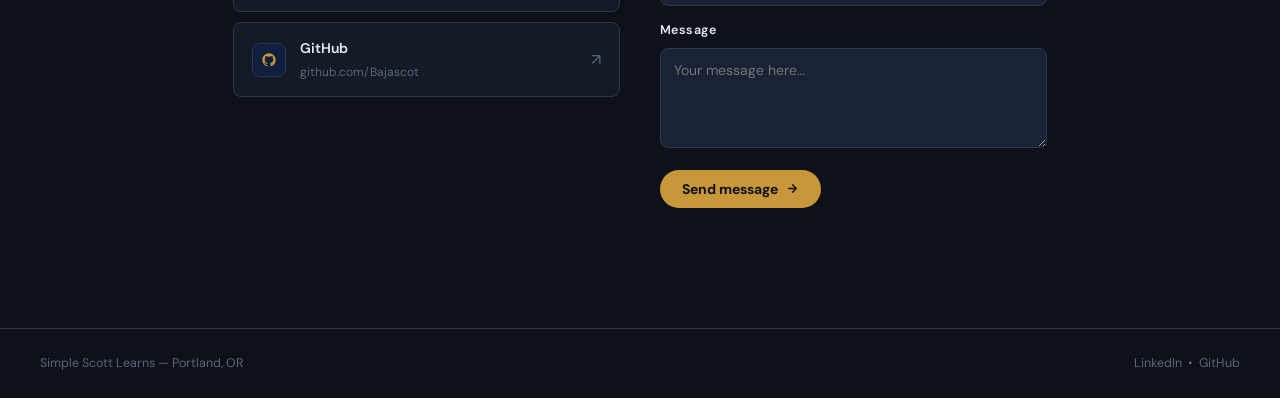
==== commit 05129cb8: "font color changes" ====
--- a/index.html
+++ b/index.html
@@ -237,14 +237,19 @@
       cursor: pointer;
       transition: border-color 0.2s, transform 0.15s, box-shadow 0.2s;
       display: flex;
-      align-items: center;
-      justify-content: space-between;
-      gap: 16px;
+      flex-direction: column;
+      gap: 12px;
     }
     .tl-card:hover {
       border-color: #c8973a;
       transform: translateY(-1px);
       box-shadow: 0 4px 20px rgba(200,151,58,0.1);
+    }
+    .tl-card-top {
+      display: flex;
+      align-items: flex-start;
+      justify-content: space-between;
+      gap: 16px;
     }
     .tl-card-left { flex: 1; min-width: 0; }
     .tl-company {
@@ -254,15 +259,7 @@
     }
     .tl-title {
       font-size: 0.82rem; color: #566880;
-      font-weight: 500; margin-bottom: 8px;
-    }
-    .tl-summary {
-      font-size: 0.85rem; color: #9aaabf;
-      line-height: 1.6;
-    }
-    .tl-card-right {
-      display: flex; flex-direction: column;
-      align-items: flex-end; gap: 8px; flex-shrink: 0;
+      font-weight: 500;
     }
     .tl-dates {
       font-size: 0.78rem; font-weight: 700;
@@ -271,8 +268,20 @@
       border: 1px solid rgba(200,151,58,0.25);
       border-radius: 999px; padding: 3px 11px;
       white-space: nowrap;
-    }
-    .tl-tags { display: flex; gap: 5px; flex-wrap: wrap; justify-content: flex-end; }
+      flex-shrink: 0;
+    }
+    .tl-summary {
+      font-size: 0.85rem; color: #9aaabf;
+      line-height: 1.6;
+    }
+    .tl-card-bottom {
+      display: flex;
+      align-items: center;
+      justify-content: space-between;
+      gap: 12px;
+      flex-wrap: wrap;
+    }
+    .tl-tags { display: flex; gap: 5px; flex-wrap: wrap; }
     .tl-tag {
       font-size: 0.66rem; font-weight: 600;
       letter-spacing: 0.05em; text-transform: uppercase;
@@ -283,6 +292,7 @@
     .tl-arrow {
       color: #2a3750; font-size: 1rem;
       transition: color 0.15s, transform 0.15s;
+      flex-shrink: 0;
     }
     .tl-card:hover .tl-arrow { color: #c8973a; transform: translateX(3px); }
 
@@ -325,12 +335,16 @@
     }
     .modal-header {
       background: #0f1f3d;
-      padding: 24px 28px;
+      padding: 20px 24px;
       border-bottom: 1px solid #2a3750;
-      display: flex; justify-content: space-between; align-items: flex-start;
-      gap: 16px;
+      display: flex; align-items: flex-start;
+      gap: 12px;
       position: sticky; top: 0; z-index: 1;
       border-radius: 13px 13px 0 0;
+    }
+    .modal-header-left {
+      flex: 1;
+      min-width: 0;
     }
     .modal-header-left h2 {
       font-family: 'DM Serif Display', Georgia, serif;
@@ -349,10 +363,11 @@
       font-size: 0.75rem; color: #566880; margin-top: 2px;
     }
     .modal-close {
-      position: absolute; top: 16px; right: 20px;
+      flex-shrink: 0;
       background: none; border: none; cursor: pointer;
       color: #566880; font-size: 1.4rem; line-height: 1;
       transition: color 0.15s; padding: 4px;
+      margin-top: -2px;
     }
     .modal-close:hover { color: #e8edf5; }
     .modal-body { padding: 28px; }
@@ -703,7 +718,7 @@
           </div>
         </div>
         <div>
-          <form id="contact-form" onsubmit="handleSubmit(event)" novalidate>
+          <form id="contact-form" action="https://formspree.io/f/xgodepzo" method="POST">
             <div class="form-group">
               <label for="fname">Your name</label>
               <input type="text" id="fname" name="name" placeholder="Jane Smith" required>
@@ -720,7 +735,6 @@
               Send message
               <svg width="13" height="13" viewBox="0 0 24 24" fill="none" stroke="currentColor" stroke-width="2.5" stroke-linecap="round" stroke-linejoin="round"><path d="M5 12h14M12 5l7 7-7 7"/></svg>
             </button>
-            <div class="form-success" id="form-success">Thanks for your message! I'll be in touch soon.</div>
           </form>
         </div>
       </div>
@@ -839,17 +853,19 @@
     // ── Timeline ────────────────────────────────────────────
     function renderTimeline() {
       const list = document.getElementById('timeline-list');
-      const jobs = [...JOBS].reverse(); // newest first
+      const jobs = [...JOBS]; // oldest first — tells the career journey
       list.innerHTML = jobs.map(job => `
         <div class="tl-card" onclick="openModal('${job.id}')" role="button" tabindex="0"
              onkeydown="if(event.key==='Enter')openModal('${job.id}')">
-          <div class="tl-card-left">
-            <div class="tl-company">${job.company}</div>
-            <div class="tl-title">${job.title}</div>
-            <div class="tl-summary">${job.summary}</div>
-          </div>
-          <div class="tl-card-right">
+          <div class="tl-card-top">
+            <div class="tl-card-left">
+              <div class="tl-company">${job.company}</div>
+              <div class="tl-title">${job.title}</div>
+            </div>
             <span class="tl-dates">${job.startYear} – ${job.endYear || 'Present'}</span>
+          </div>
+          <div class="tl-summary">${job.summary}</div>
+          <div class="tl-card-bottom">
             <div class="tl-tags">
               ${job.tags.slice(0,4).map(t => `<span class="tl-tag">${t}</span>`).join('')}
             </div>
@@ -954,13 +970,6 @@
       `;
     }
 
-    // ── Contact ─────────────────────────────────────────────
-    function handleSubmit(e) {
-      e.preventDefault();
-      document.getElementById('form-success').classList.add('visible');
-      e.target.reset();
-    }
-
     // ── Active nav on scroll ────────────────────────────────
     const sections = ['hero','about','timeline','projects','contact'];
     const navLinks = document.querySelectorAll('.nav-links a[href^="#"]');
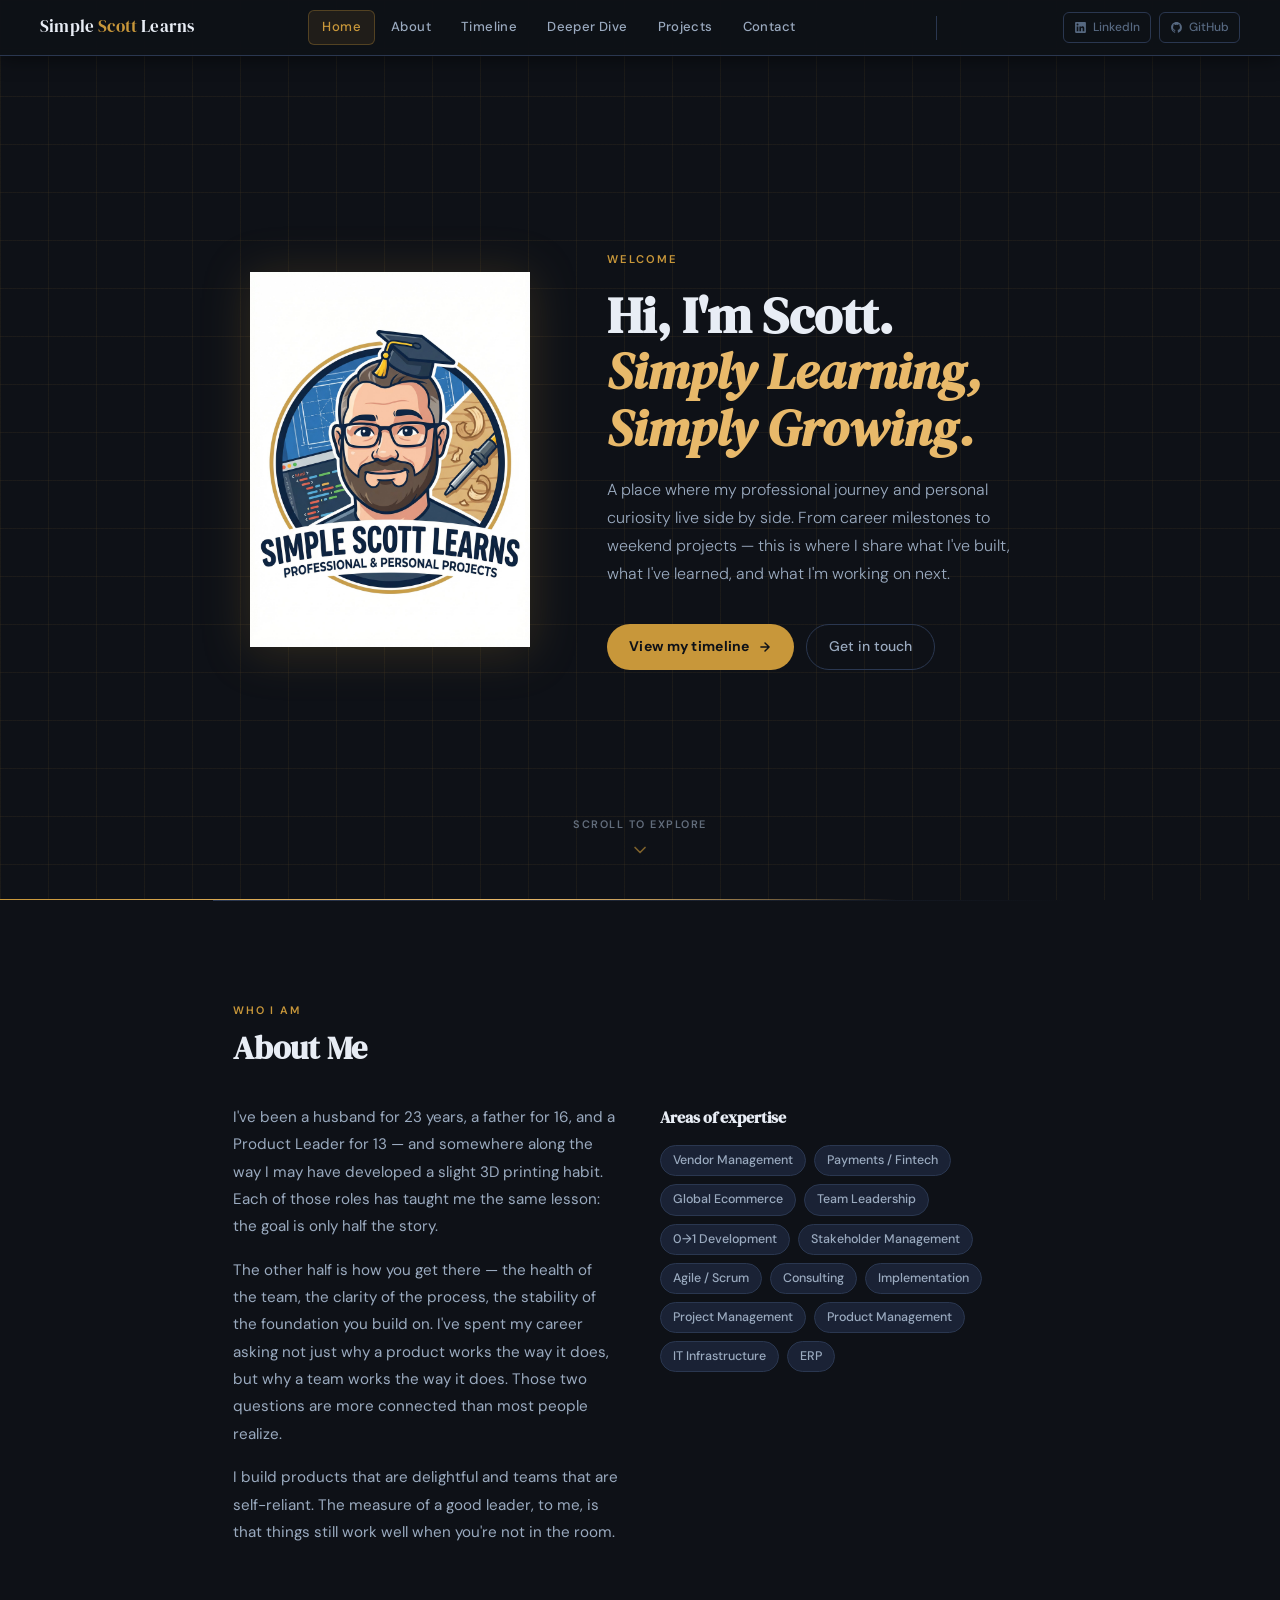
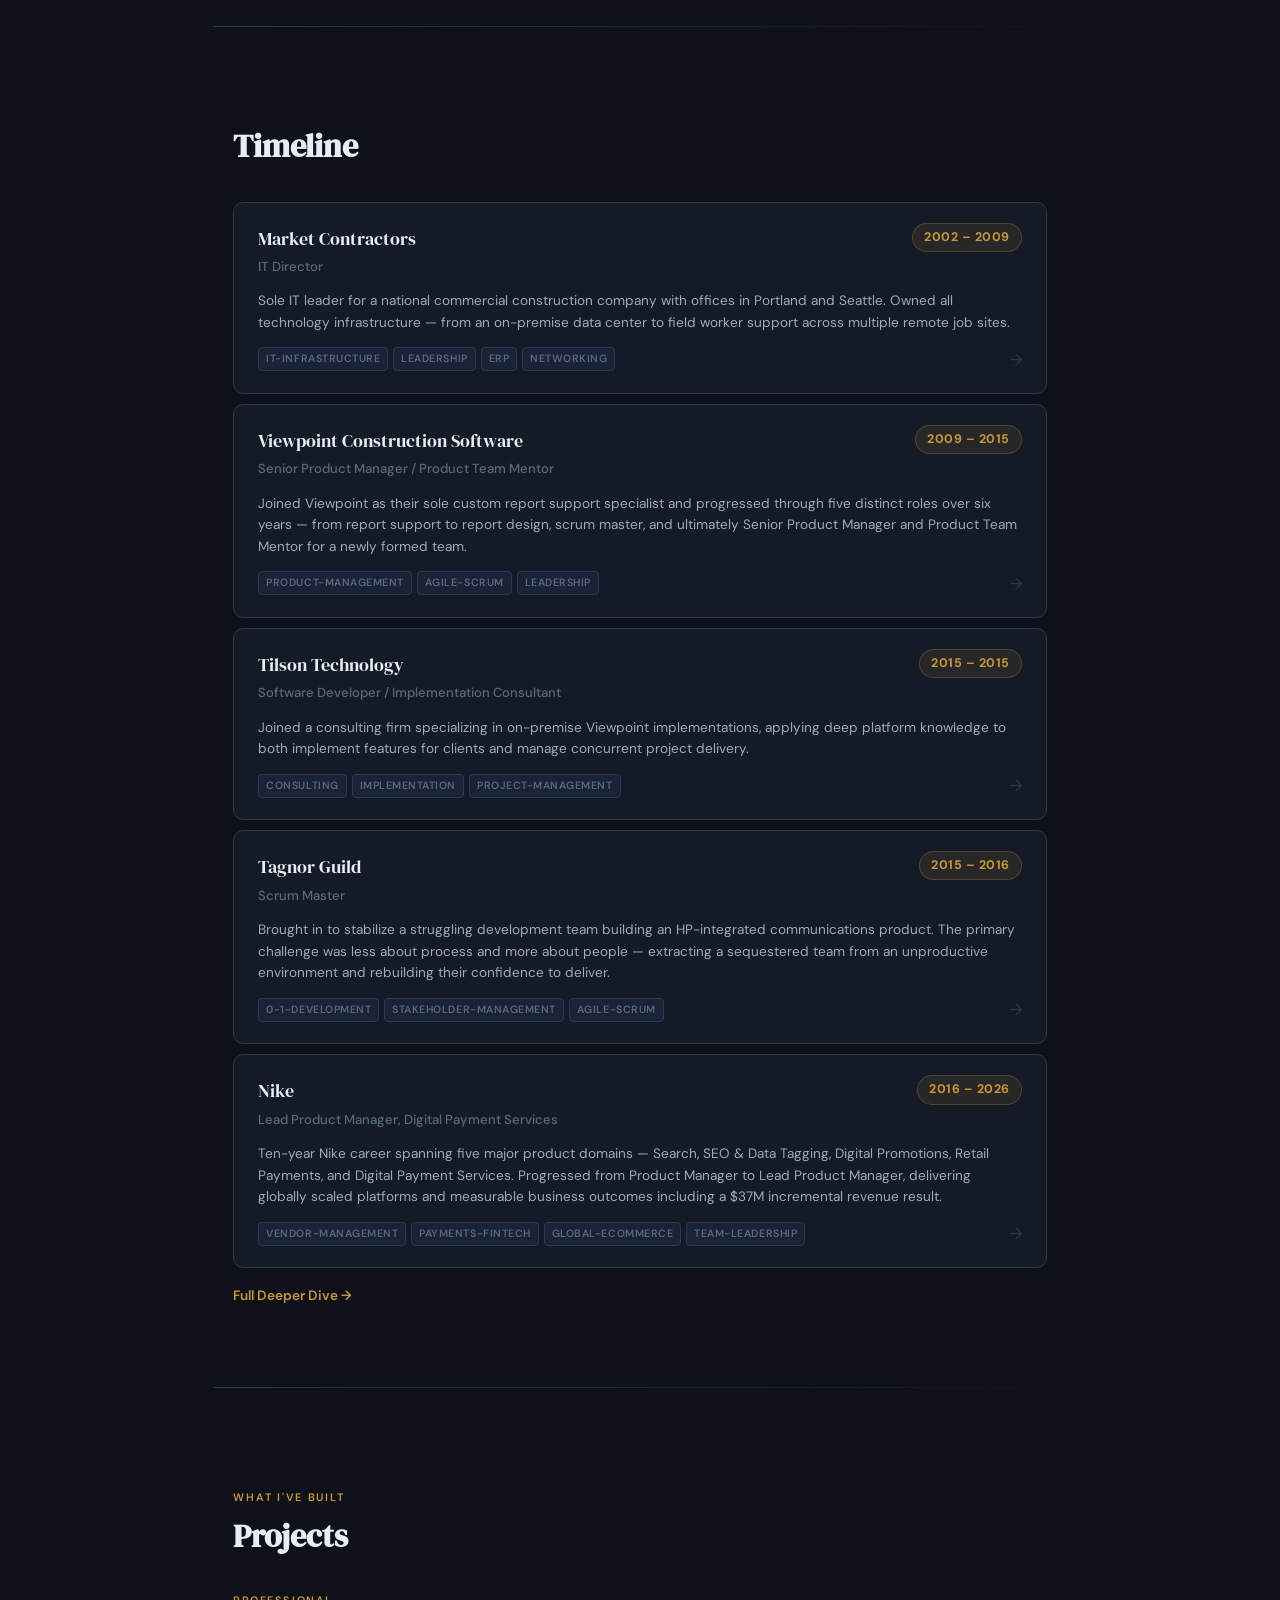
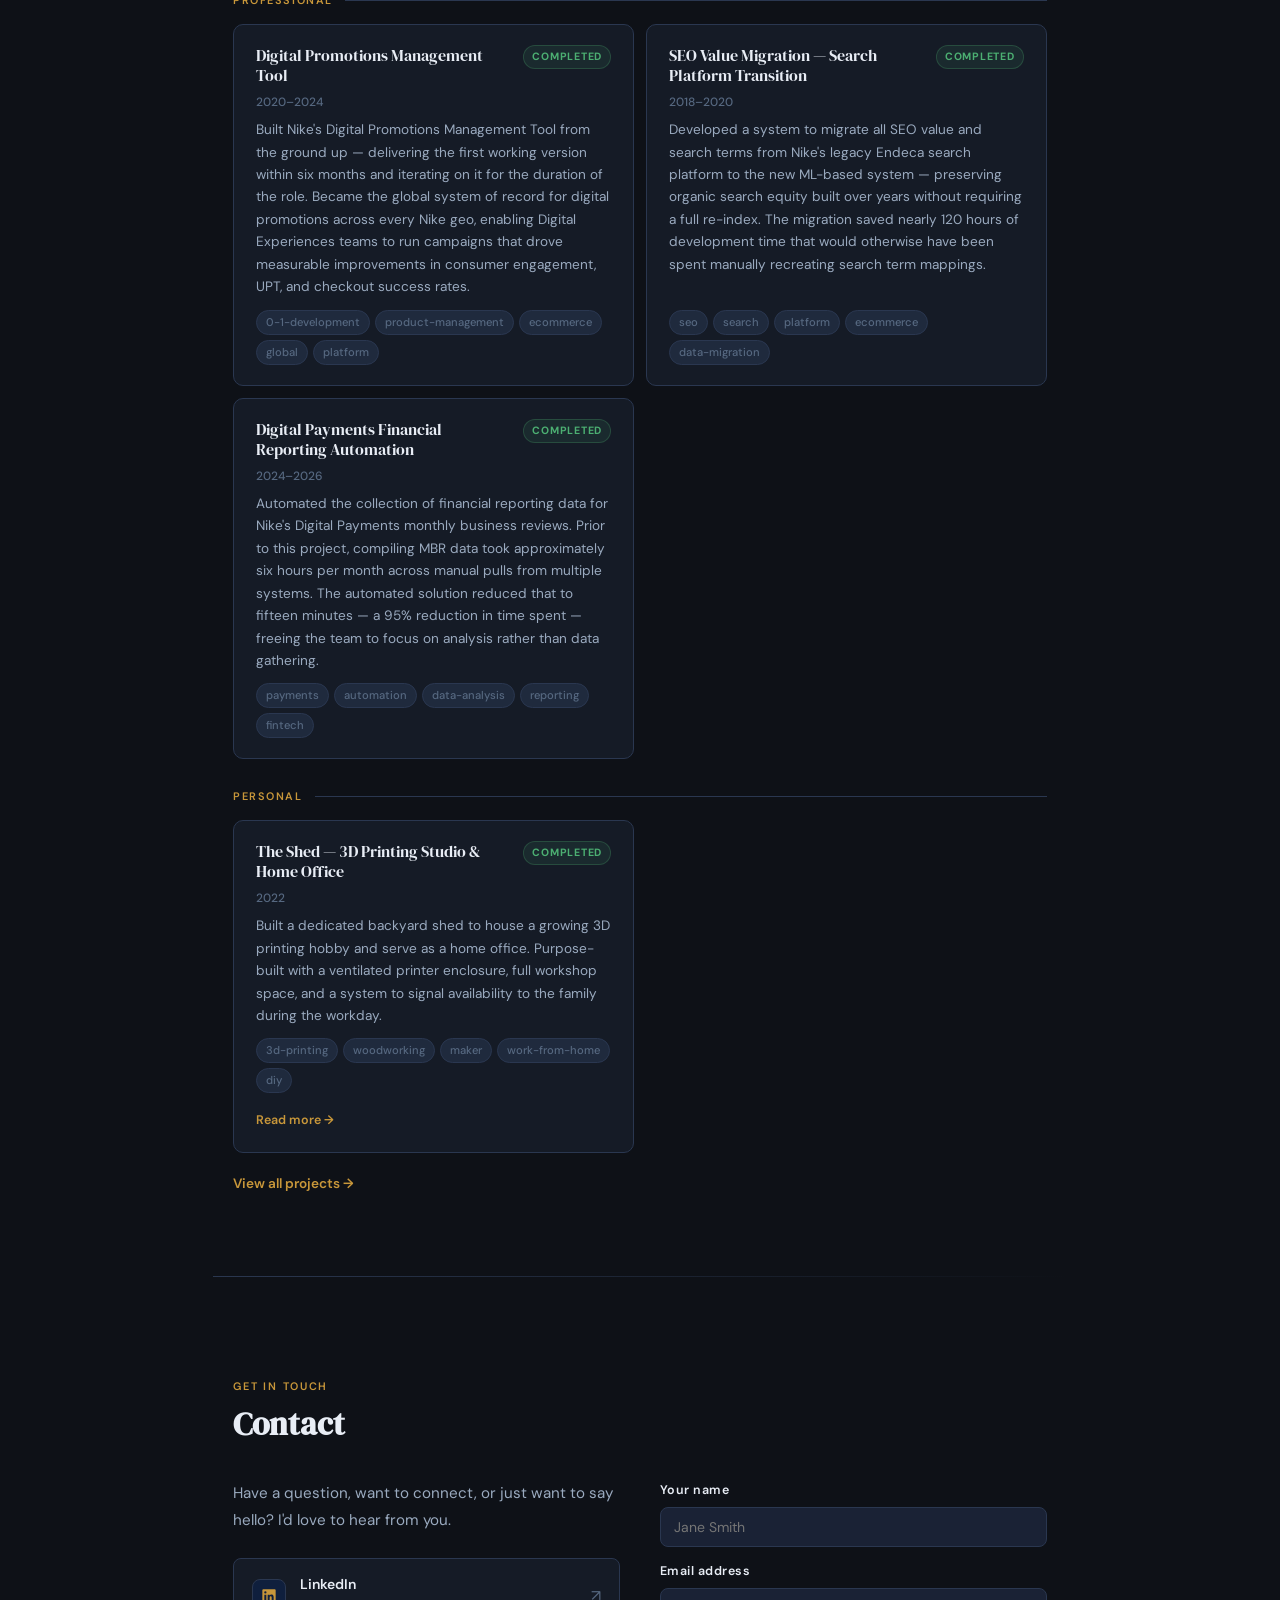
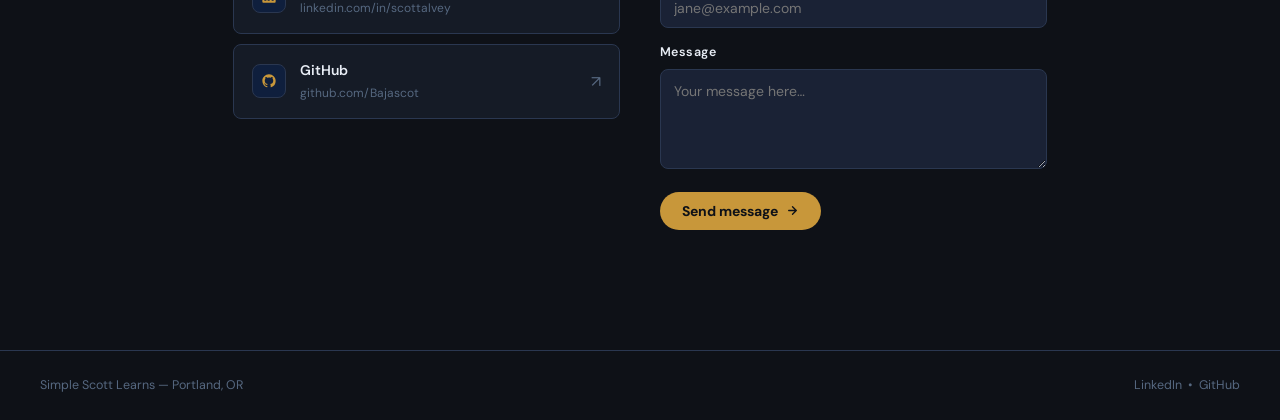
==== commit c792e75e: "cleaning up the project modal" ====
--- a/index.html
+++ b/index.html
@@ -825,15 +825,6 @@
           <p id="proj-modal-other"></p>
         </div>
 
-        <!-- 2x2 Photo Grid -->
-        <div id="proj-modal-photos" style="display:none;margin-bottom:20px;">
-          <div class="modal-other-half-title" style="margin-bottom:12px;">
-            <svg width="14" height="14" viewBox="0 0 24 24" fill="none" stroke="currentColor" stroke-width="2" stroke-linecap="round" stroke-linejoin="round"><rect x="3" y="3" width="18" height="18" rx="2"/><circle cx="8.5" cy="8.5" r="1.5"/><polyline points="21 15 16 10 5 21"/></svg>
-            Photos
-          </div>
-          <div id="proj-modal-photo-grid" style="display:grid;grid-template-columns:1fr 1fr;gap:10px;"></div>
-        </div>
-
         <!-- Tags -->
         <div class="modal-tags" id="proj-modal-tags" style="margin-bottom:20px;"></div>
 
@@ -910,18 +901,6 @@
       document.getElementById('proj-modal-other').textContent   = p.otherHalf || '';
       document.getElementById('proj-modal-tags').innerHTML      = (p.tags || []).map(t => `<span class="modal-tag">${t}</span>`).join('');
       document.getElementById('proj-modal-link').href           = p.standaloneLink || '#';
-
-      // Photos
-      const photoGrid = document.getElementById('proj-modal-photo-grid');
-      const photoWrap = document.getElementById('proj-modal-photos');
-      if (p.images && p.images.length) {
-        photoGrid.innerHTML = p.images.slice(0,4).map(src => `
-          <img src="${src}" alt="" style="width:100%;border-radius:8px;object-fit:cover;aspect-ratio:4/3;">
-        `).join('');
-        photoWrap.style.display = 'block';
-      } else {
-        photoWrap.style.display = 'none';
-      }
 
       document.getElementById('project-modal-overlay').classList.add('open');
       document.body.style.overflow = 'hidden';
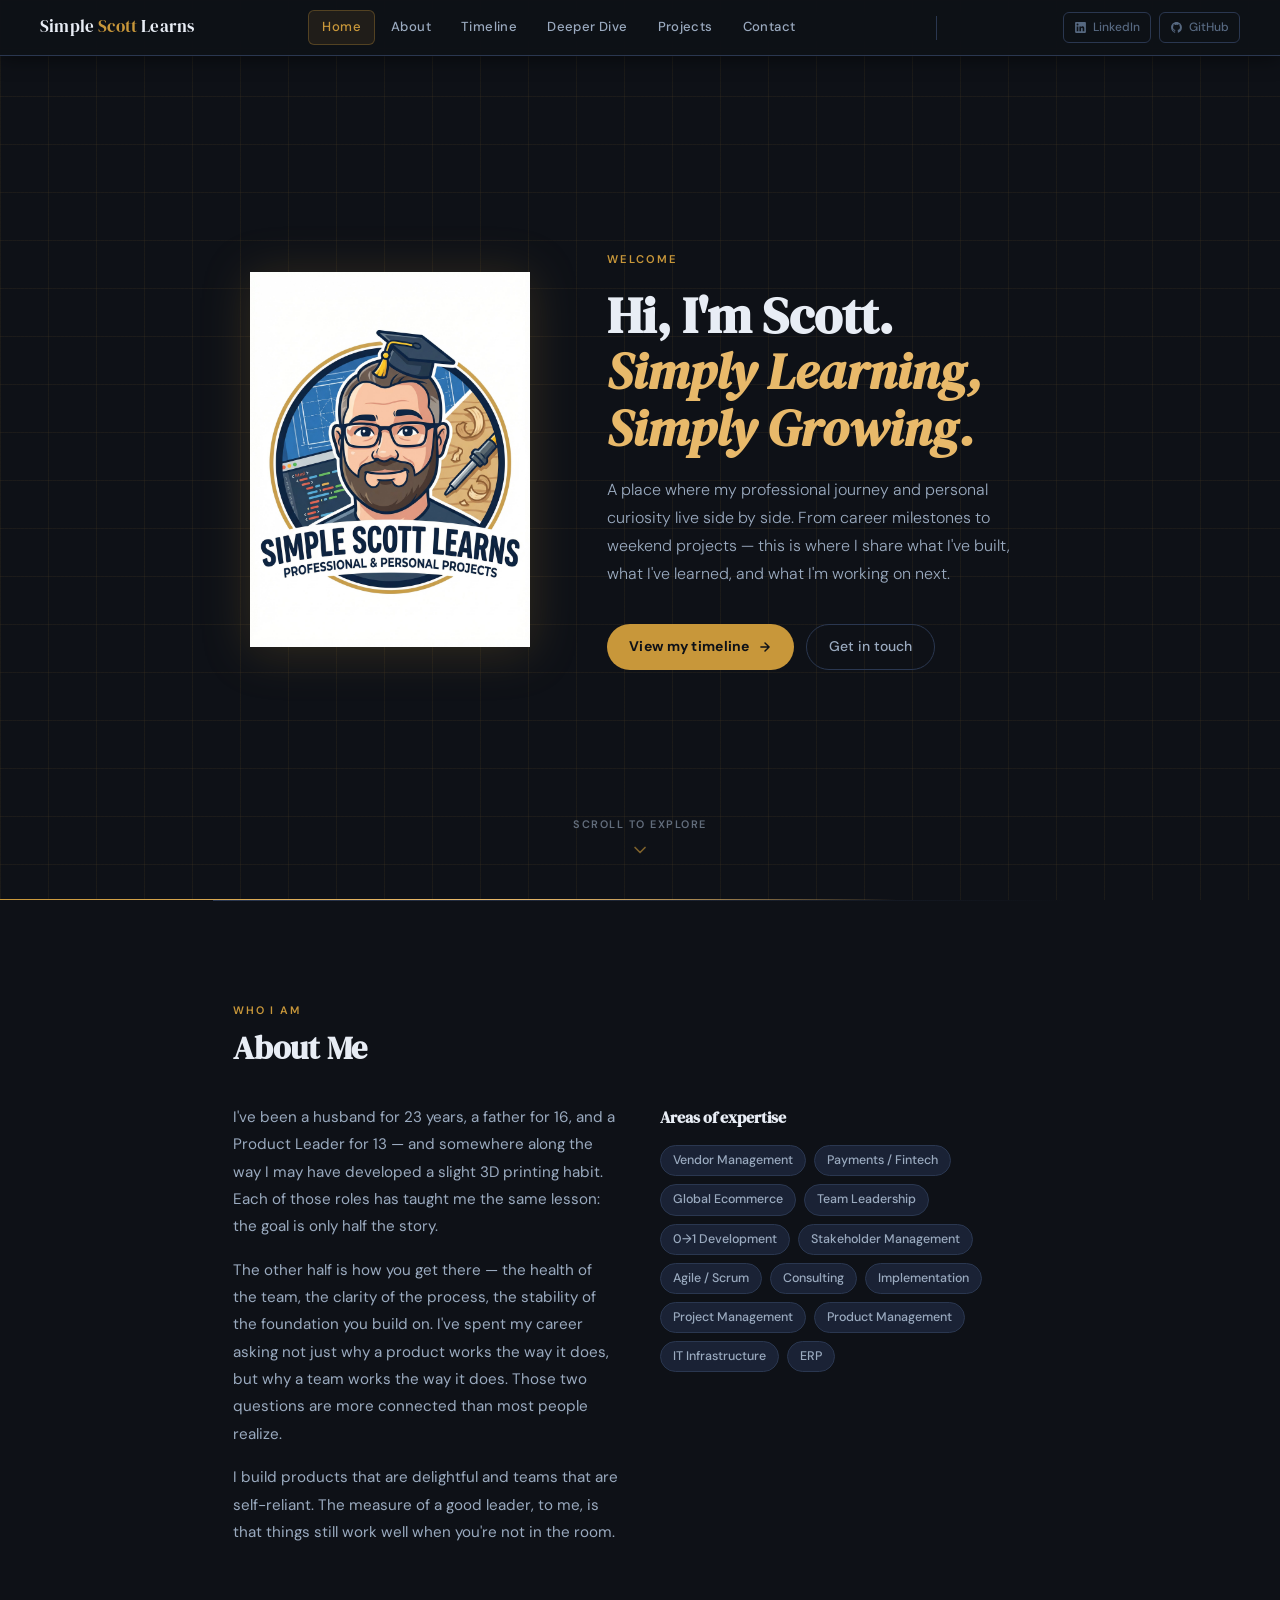
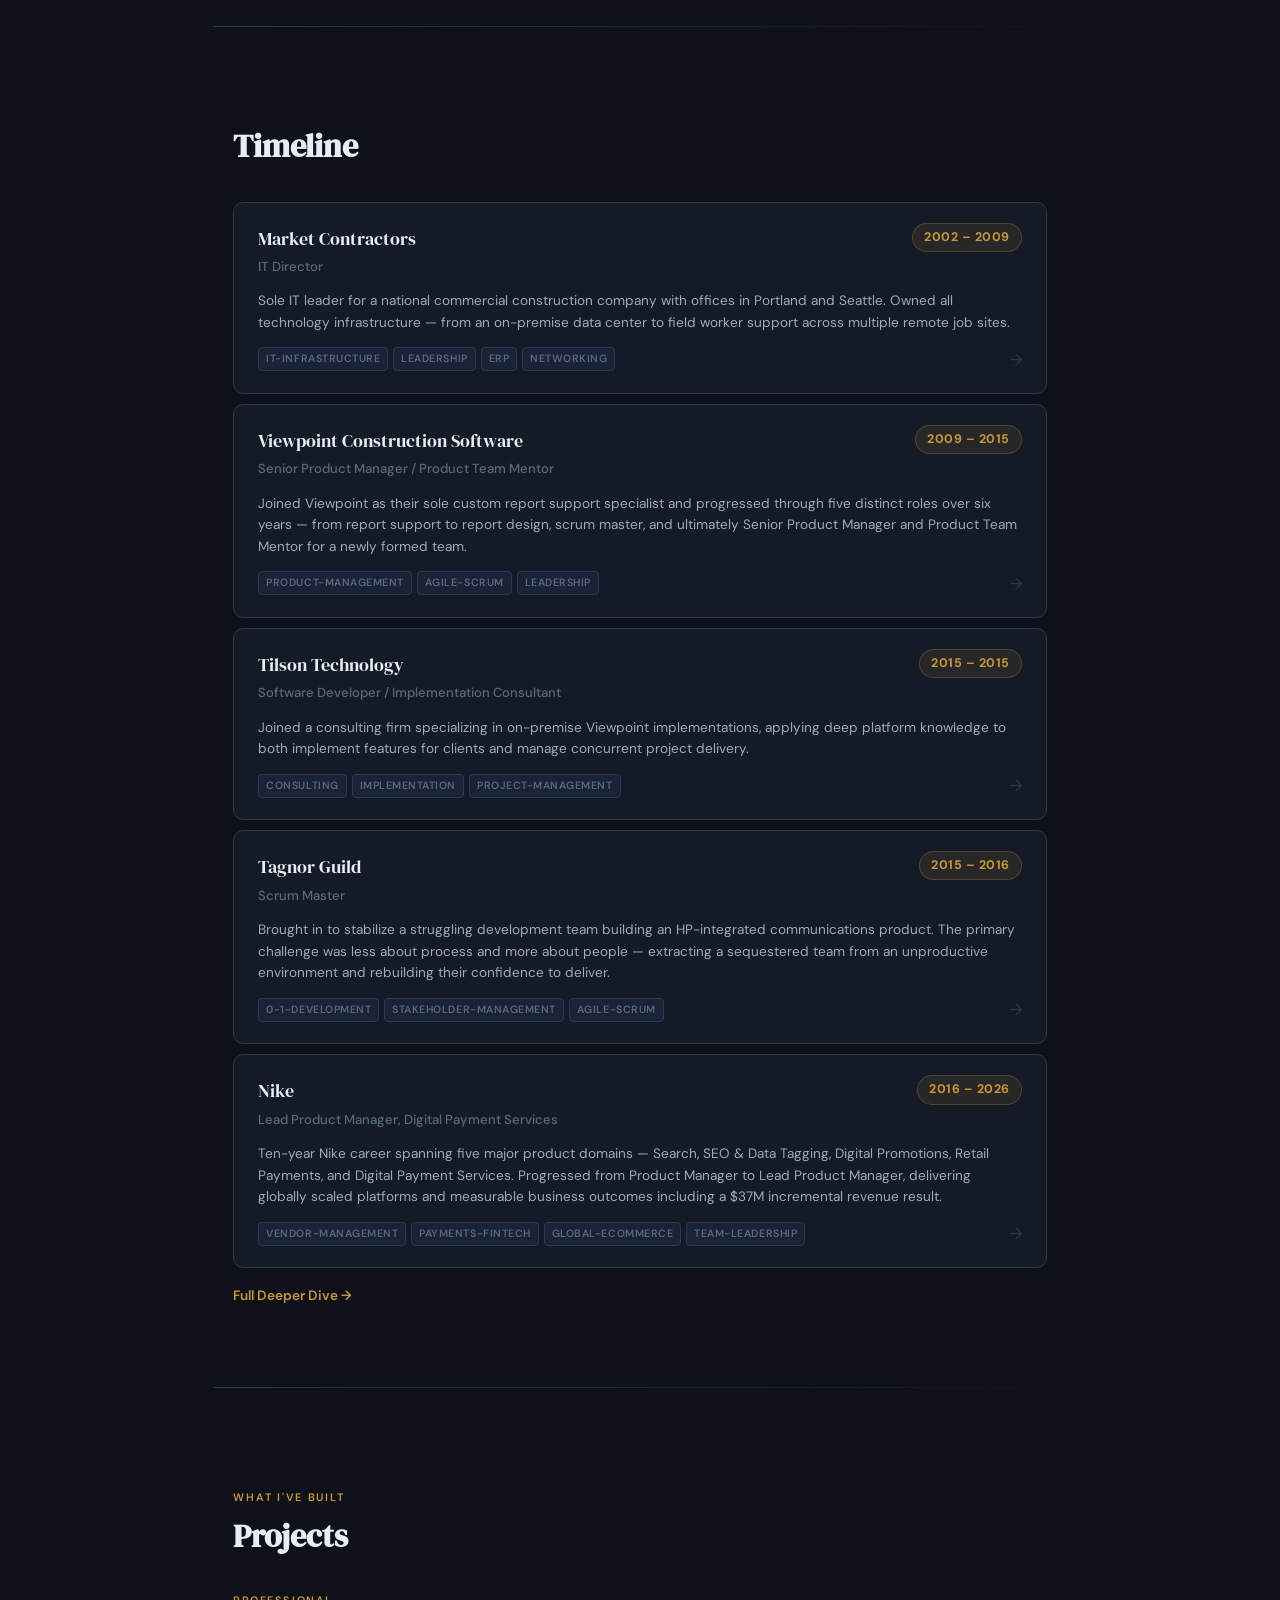
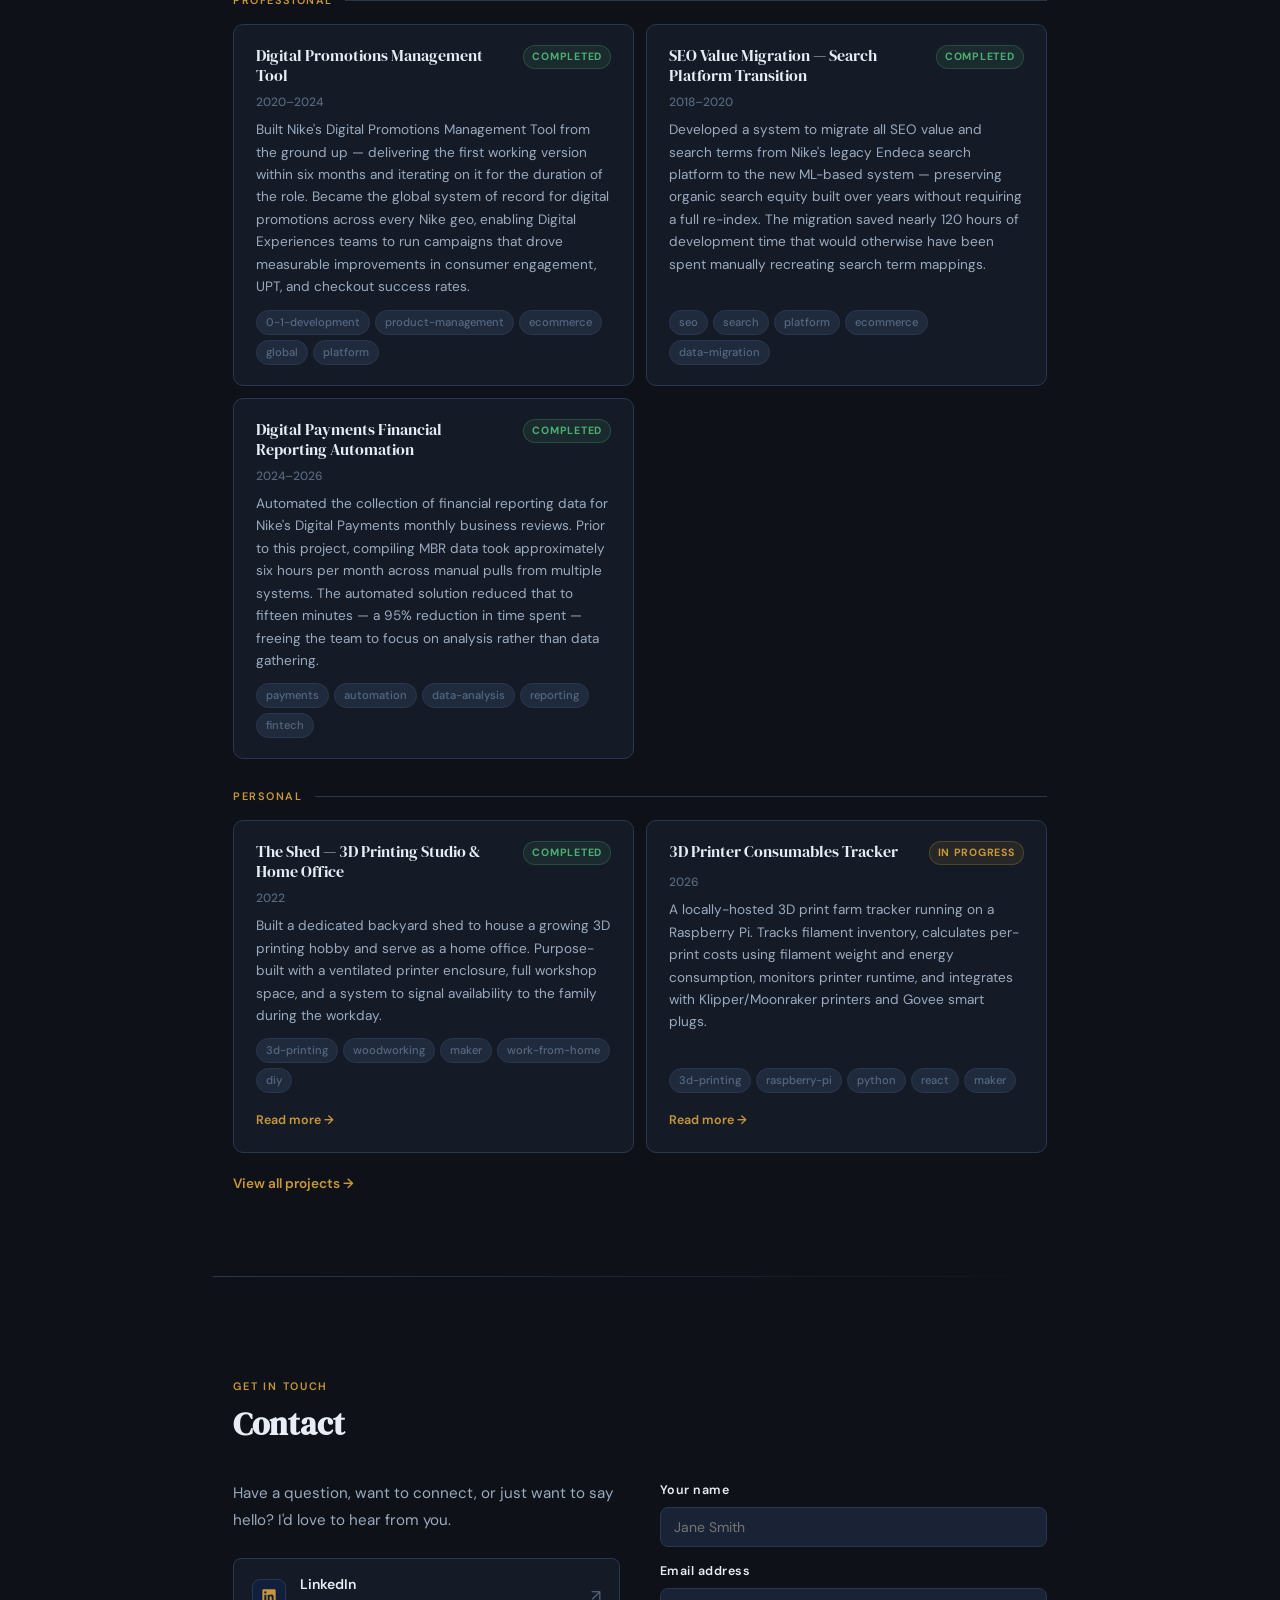
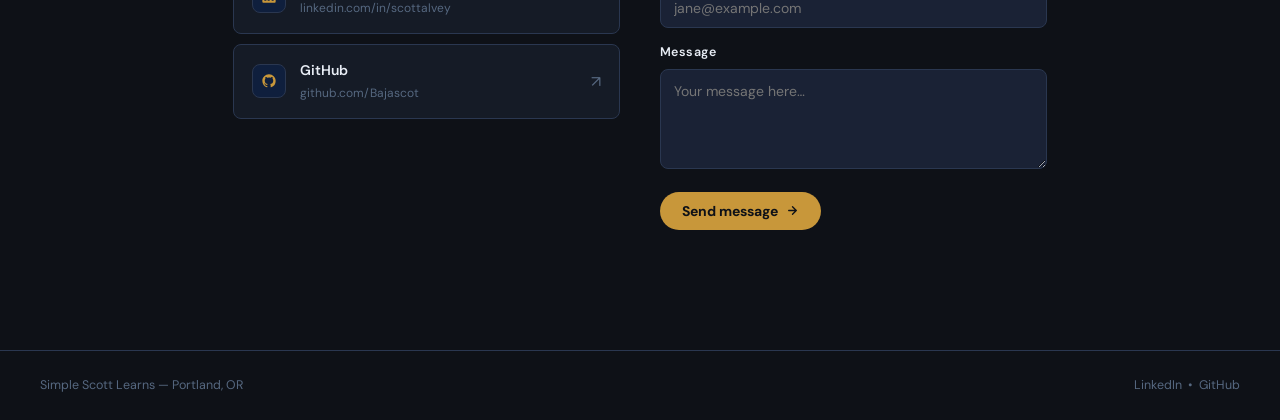
==== commit d38fab36: "navigation fixes" ====
--- a/index.html
+++ b/index.html
@@ -829,7 +829,7 @@
         <div class="modal-tags" id="proj-modal-tags" style="margin-bottom:20px;"></div>
 
         <!-- Link to standalone page -->
-        <a id="proj-modal-link" href="#" target="_blank" rel="noopener" class="modal-deeper" onclick="event.stopPropagation()">
+        <a id="proj-modal-link" href="#" onclick="event.stopPropagation()" class="modal-deeper">
           See the full project page
           <svg width="13" height="13" viewBox="0 0 24 24" fill="none" stroke="currentColor" stroke-width="2.5" stroke-linecap="round" stroke-linejoin="round"><path d="M5 12h14M12 5l7 7-7 7"/></svg>
         </a>
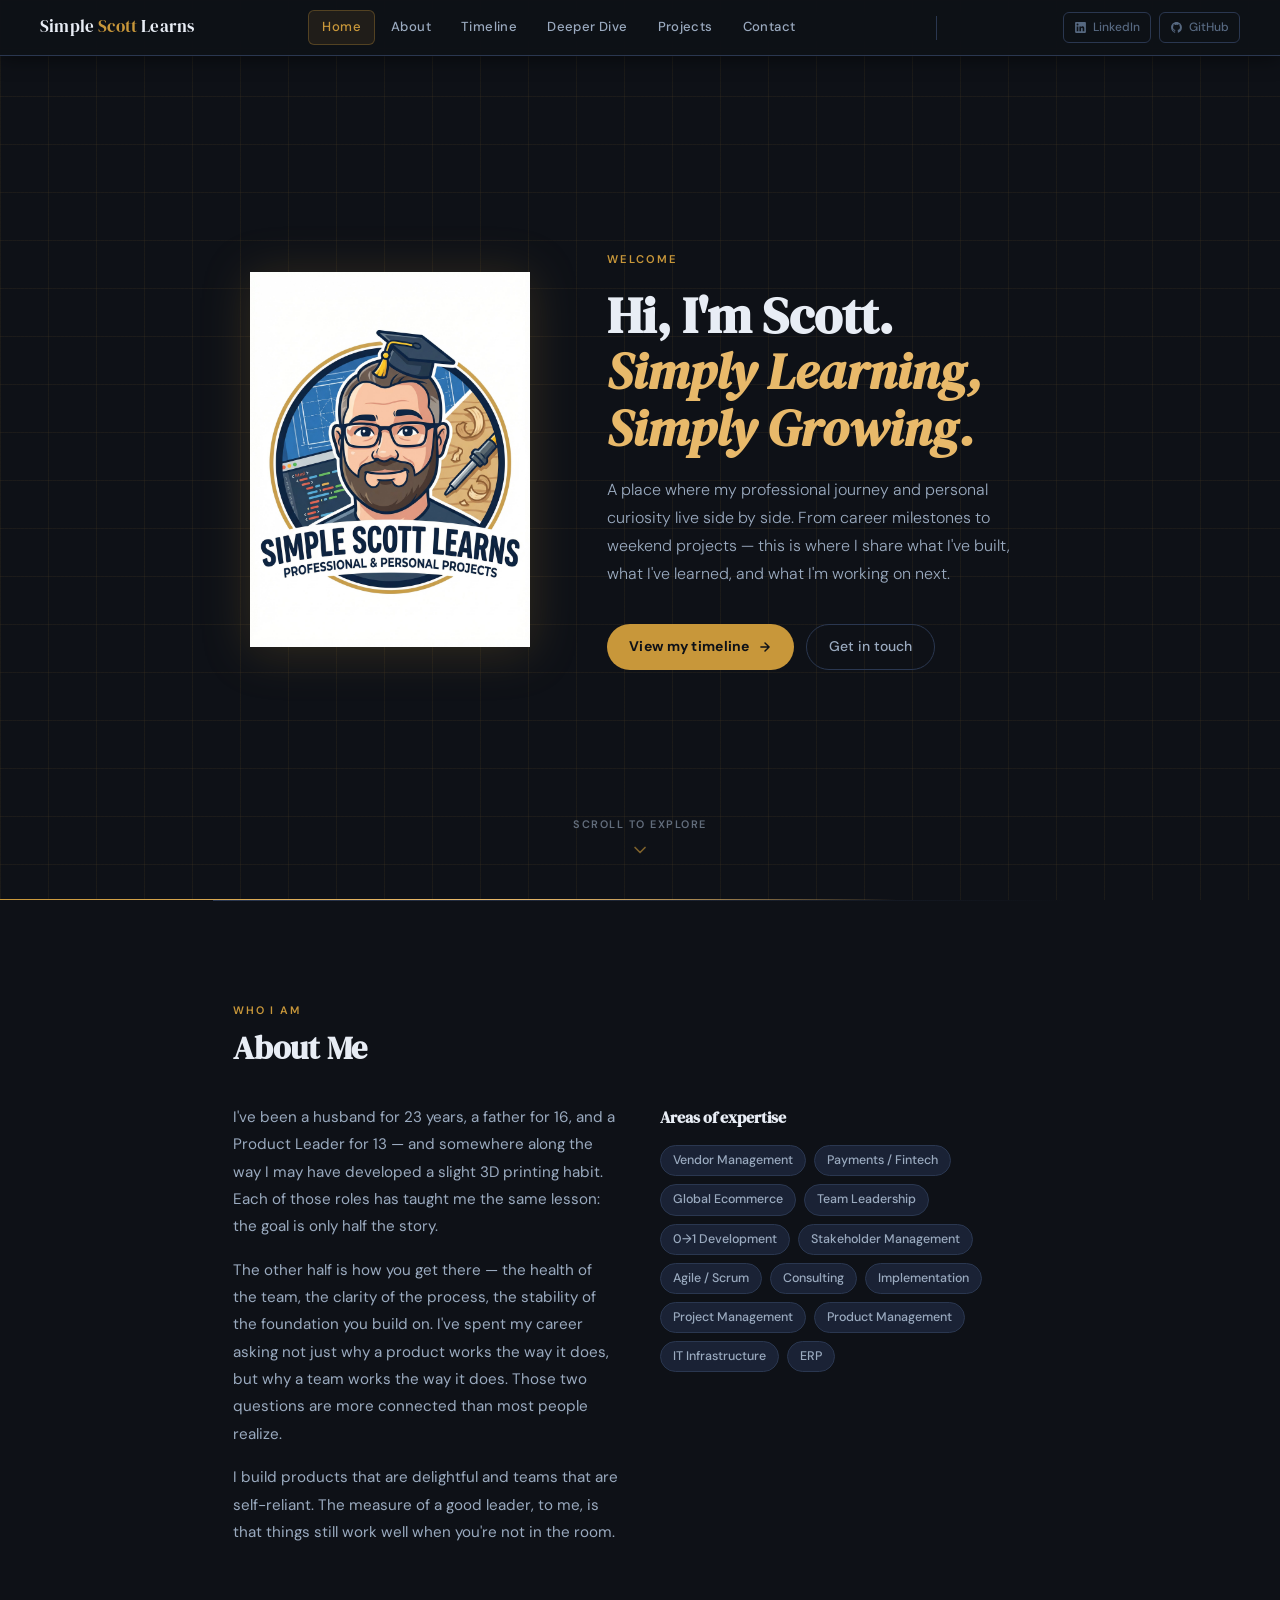
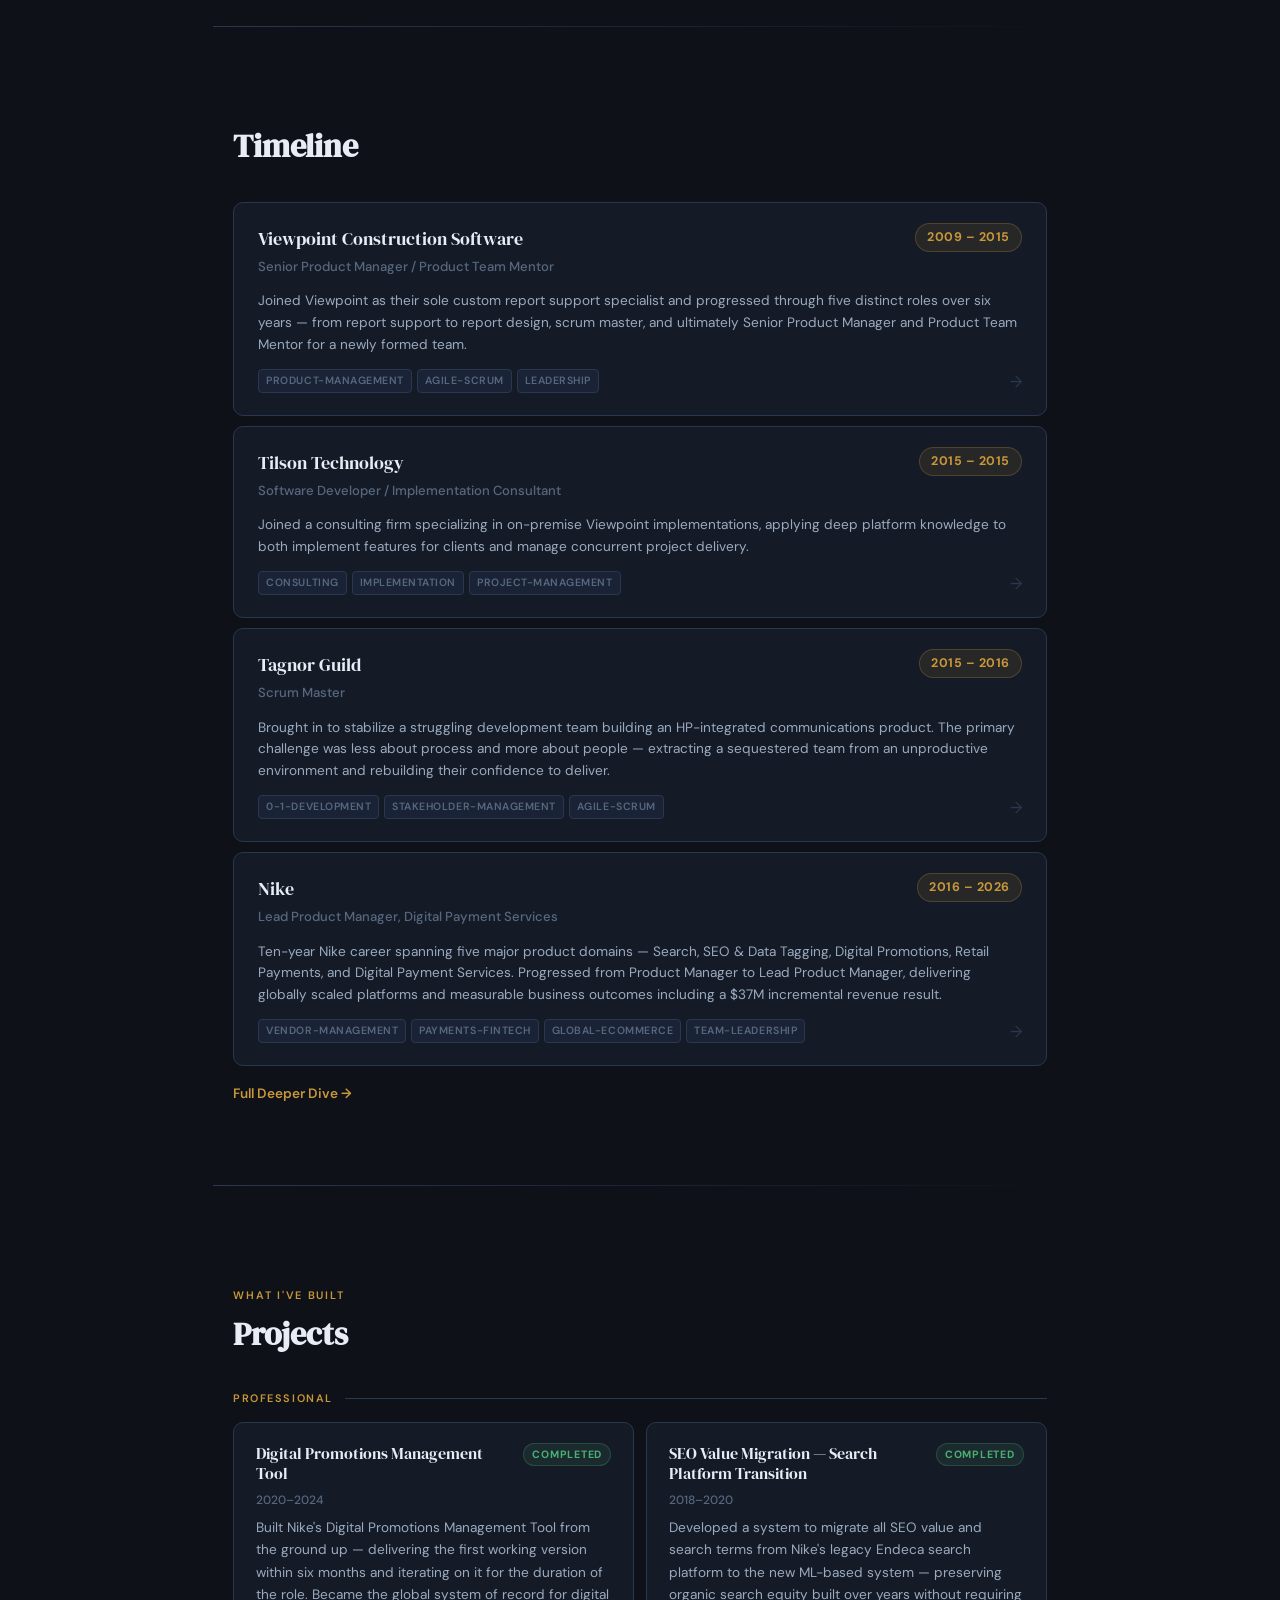
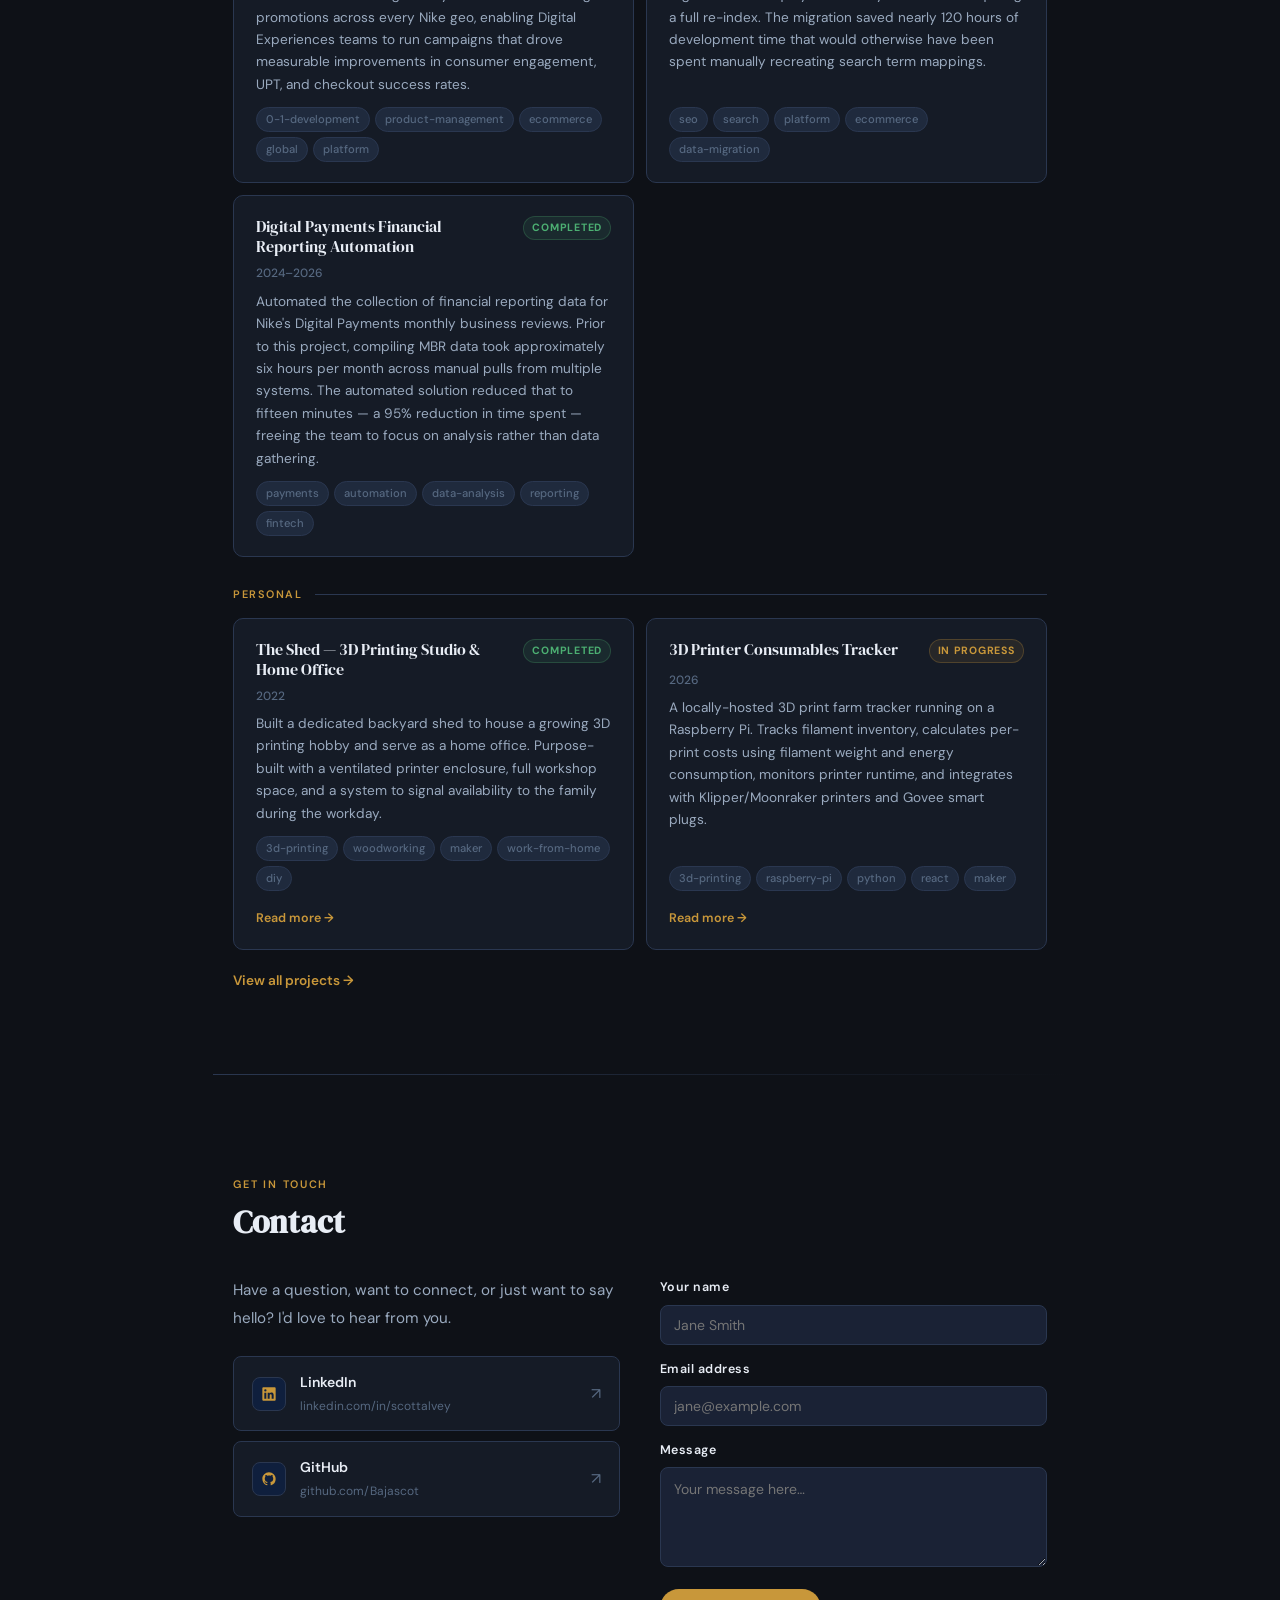
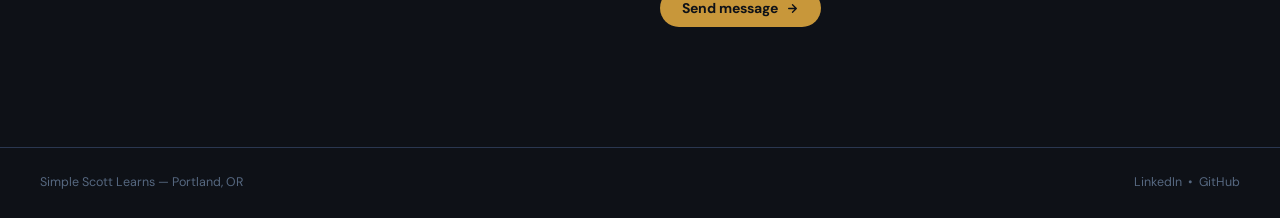
==== commit 47d5c303: "removing market contractors from timeline" ====
--- a/index.html
+++ b/index.html
@@ -844,7 +844,7 @@
     // ── Timeline ────────────────────────────────────────────
     function renderTimeline() {
       const list = document.getElementById('timeline-list');
-      const jobs = [...JOBS]; // oldest first — tells the career journey
+      const jobs = [...JOBS].filter(j => j.id !== 'market-contractors'); // oldest first — tells the career journey (Market Contractors shown in Deeper Dive only)
       list.innerHTML = jobs.map(job => `
         <div class="tl-card" onclick="openModal('${job.id}')" role="button" tabindex="0"
              onkeydown="if(event.key==='Enter')openModal('${job.id}')">
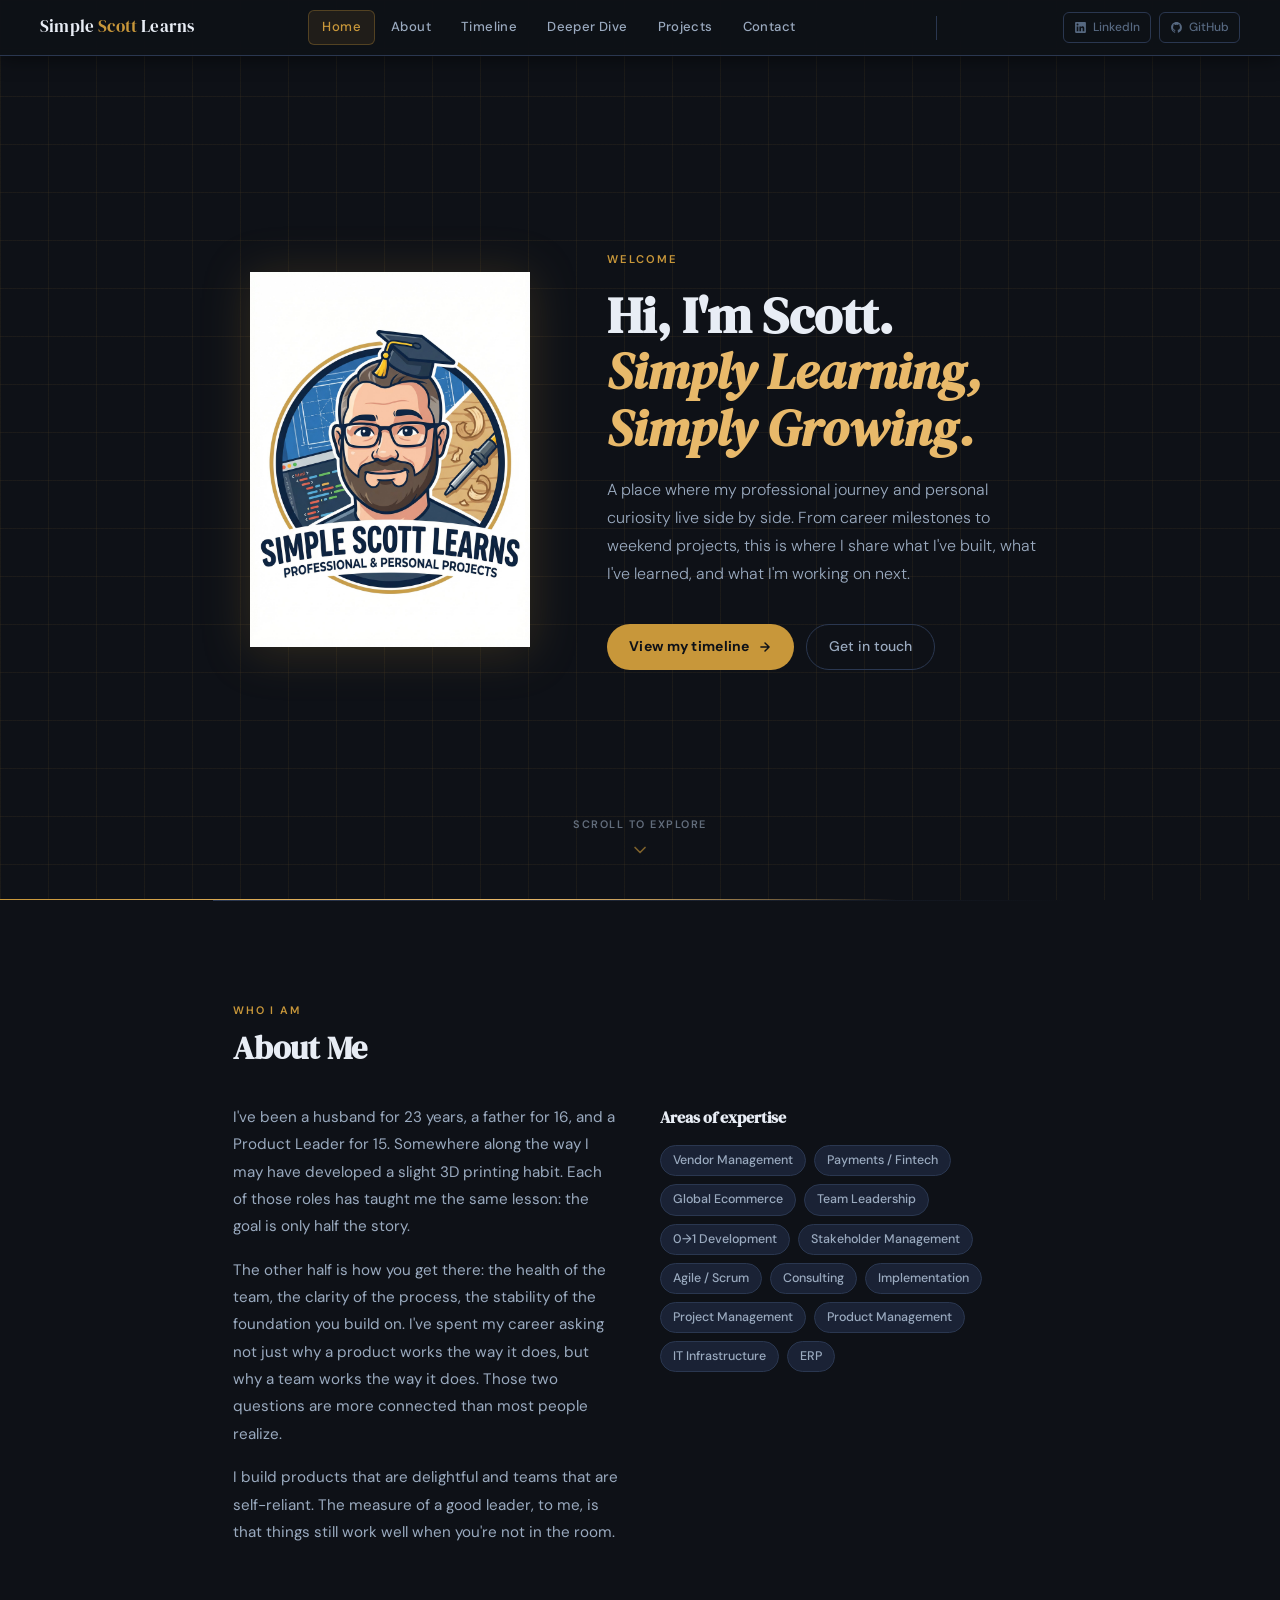
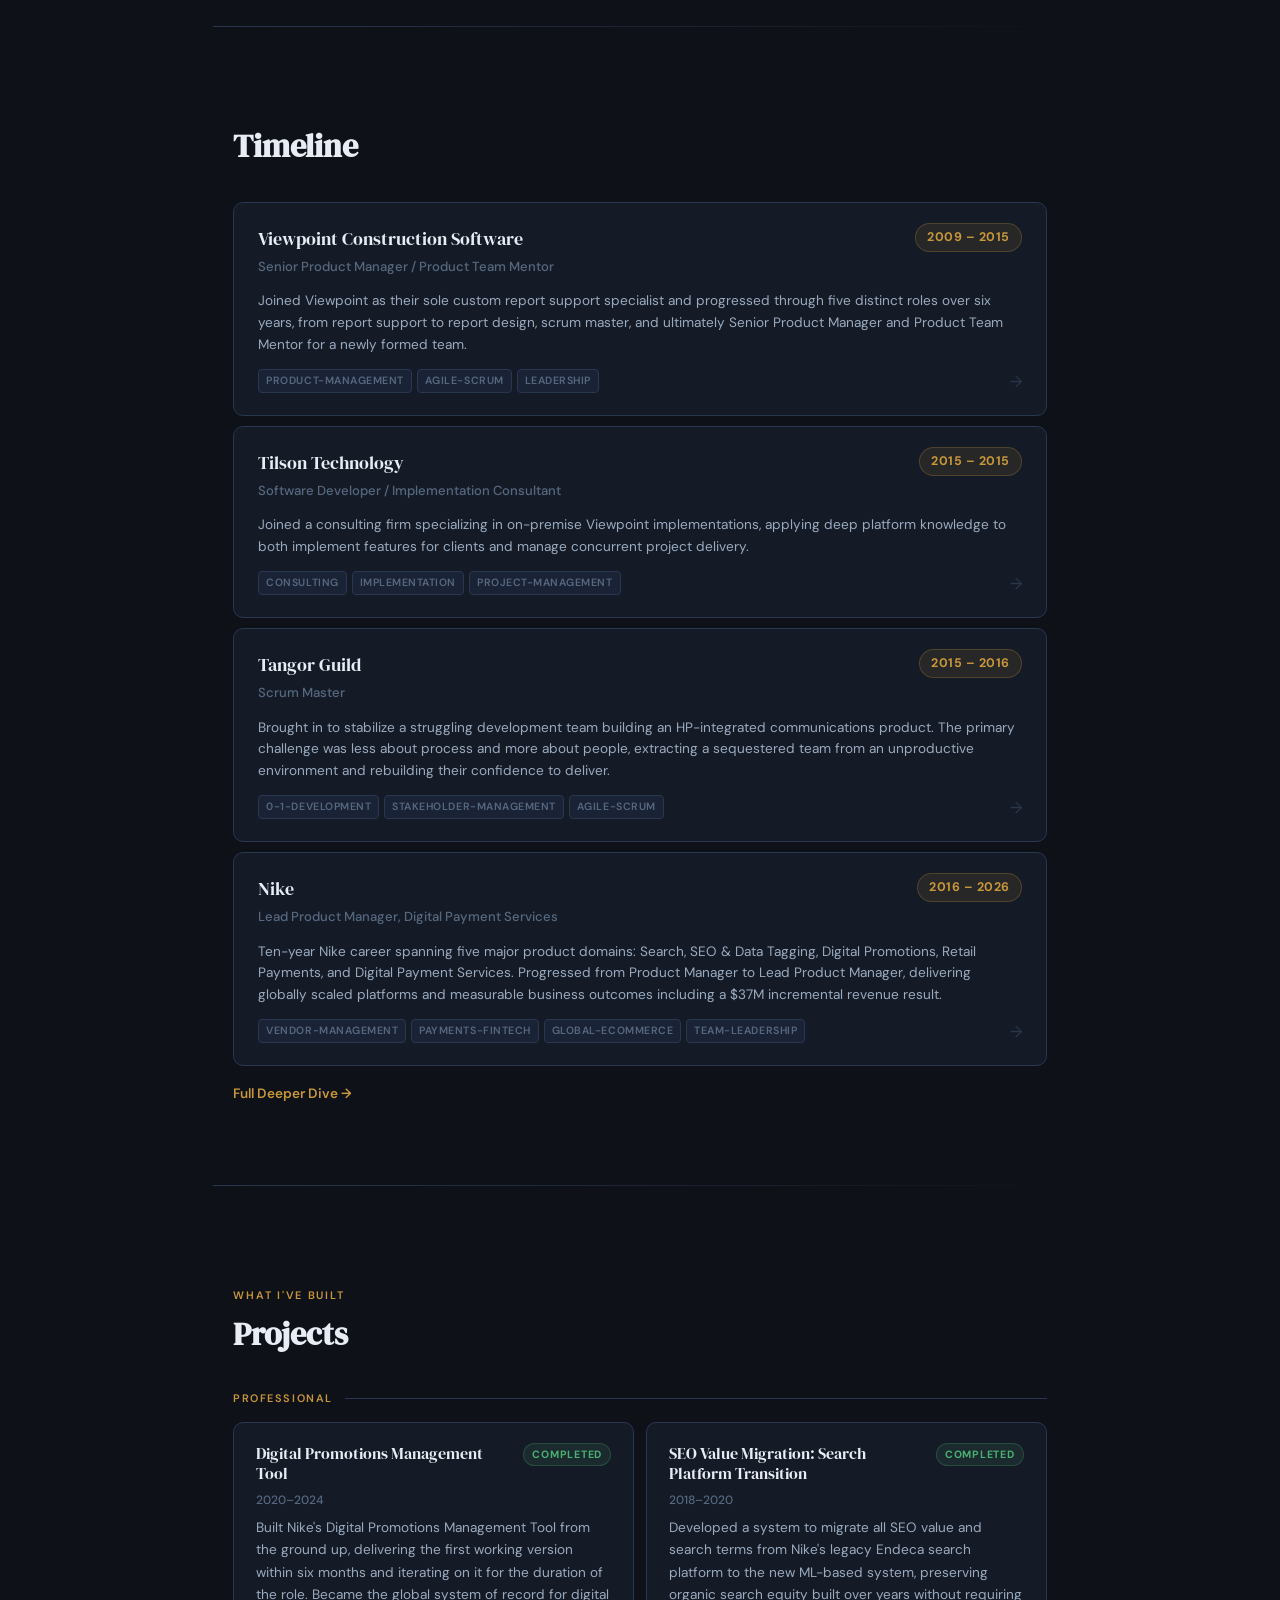
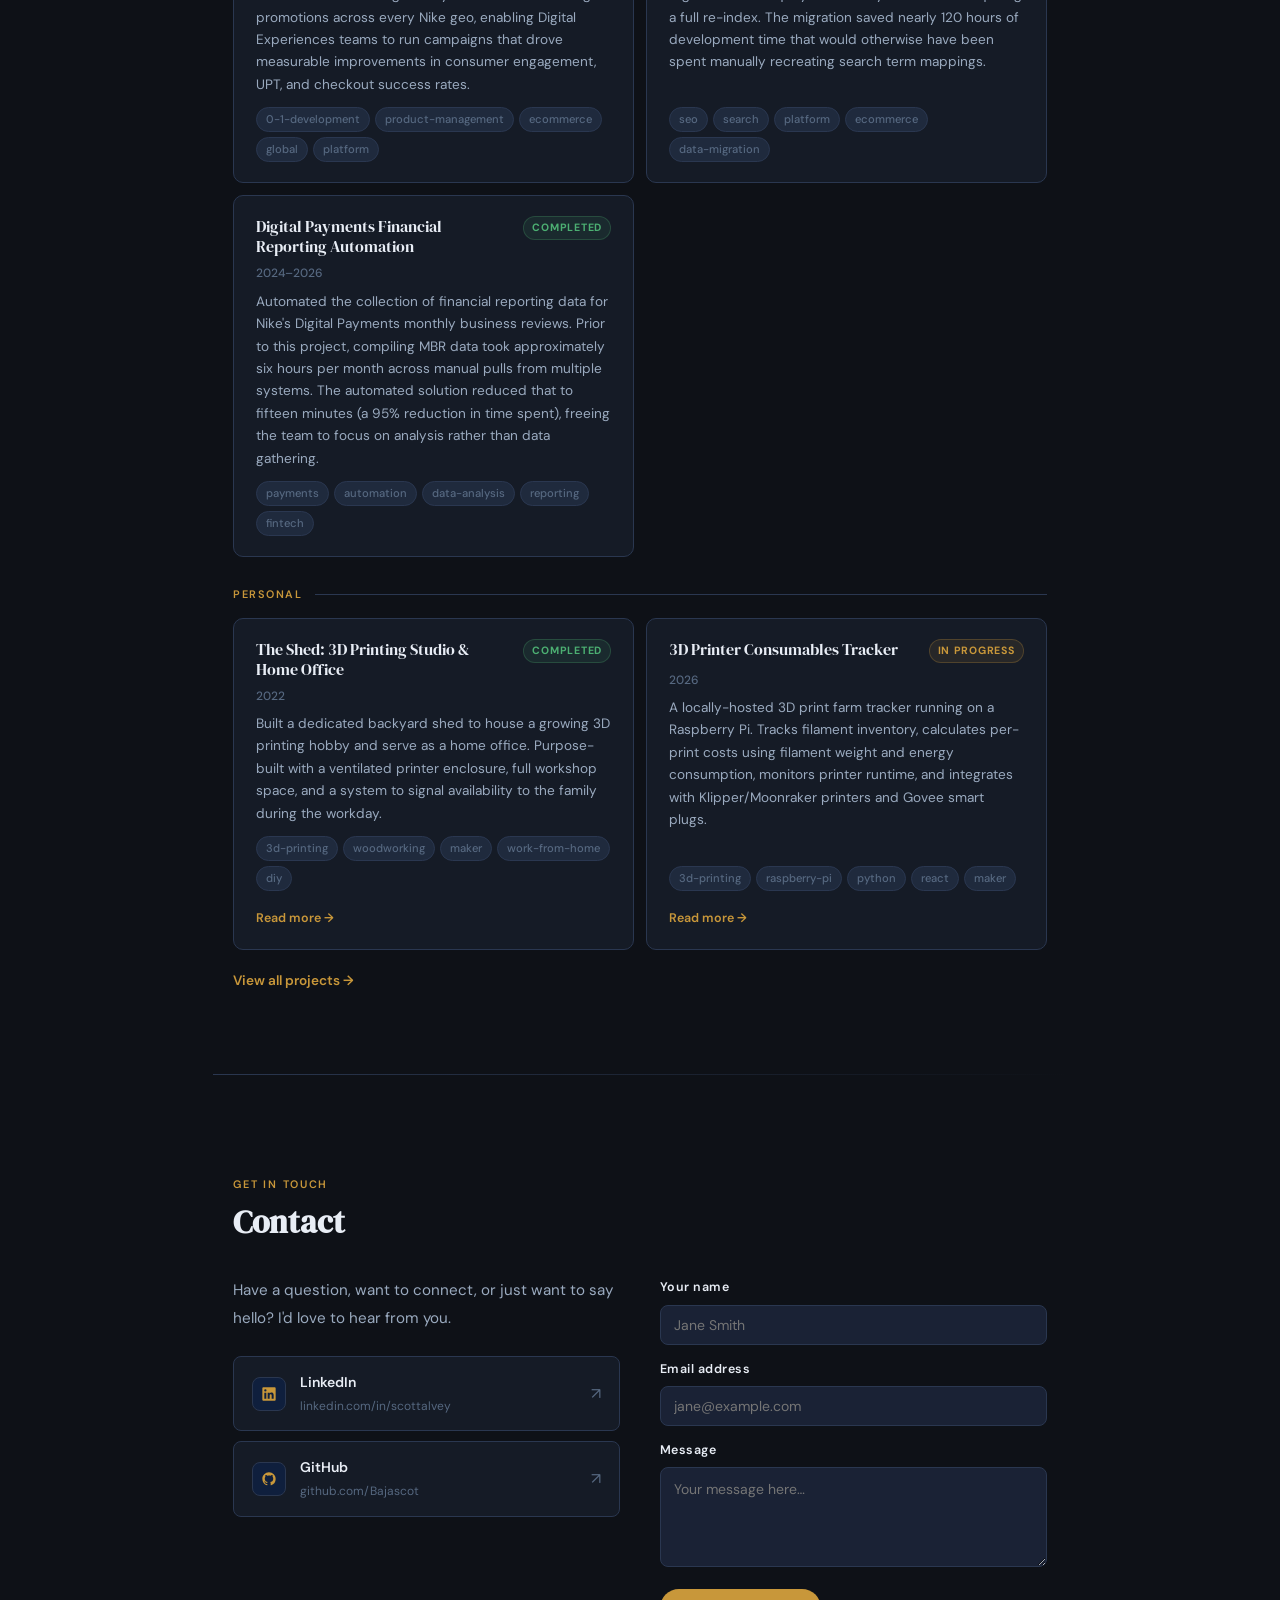
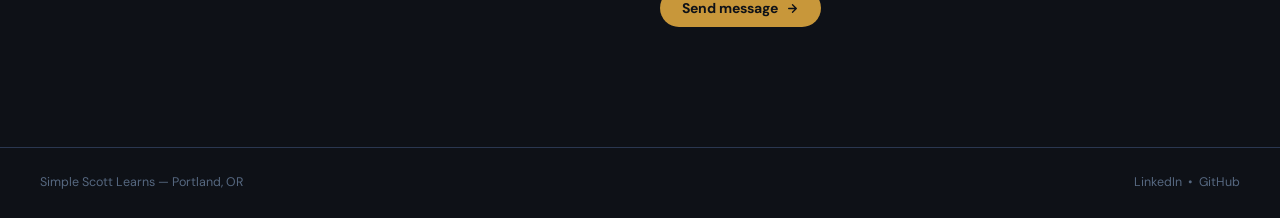
==== commit 46083813: "Apply resume/cover-letter voice rules across the site - Fix company name: "Tagnor Guild" -> "Tangor " ====
--- a/index.html
+++ b/index.html
@@ -599,7 +599,7 @@
           <h1 class="hero-headline">Hi, I'm Scott.<br><em>Simply Learning, Simply Growing.</em></h1>
           <p class="hero-sub">
             A place where my professional journey and personal curiosity live side by side.
-            From career milestones to weekend projects — this is where I share what I've built,
+            From career milestones to weekend projects, this is where I share what I've built,
             what I've learned, and what I'm working on next.
           </p>
           <div class="hero-actions">
@@ -631,8 +631,8 @@
       <h2 class="section-title">About Me</h2>
       <div class="about-grid">
         <div class="about-text">
-          <p>I've been a husband for 23 years, a father for 16, and a Product Leader for 13 — and somewhere along the way I may have developed a slight 3D printing habit. Each of those roles has taught me the same lesson: the goal is only half the story.</p>
-          <p>The other half is how you get there — the health of the team, the clarity of the process, the stability of the foundation you build on. I've spent my career asking not just why a product works the way it does, but why a team works the way it does. Those two questions are more connected than most people realize.</p>
+          <p>I've been a husband for 23 years, a father for 16, and a Product Leader for 15. Somewhere along the way I may have developed a slight 3D printing habit. Each of those roles has taught me the same lesson: the goal is only half the story.</p>
+          <p>The other half is how you get there: the health of the team, the clarity of the process, the stability of the foundation you build on. I've spent my career asking not just why a product works the way it does, but why a team works the way it does. Those two questions are more connected than most people realize.</p>
           <p>I build products that are delightful and teams that are self-reliant. The measure of a good leader, to me, is that things still work well when you're not in the room.</p>
         </div>
         <div class="about-skills">
